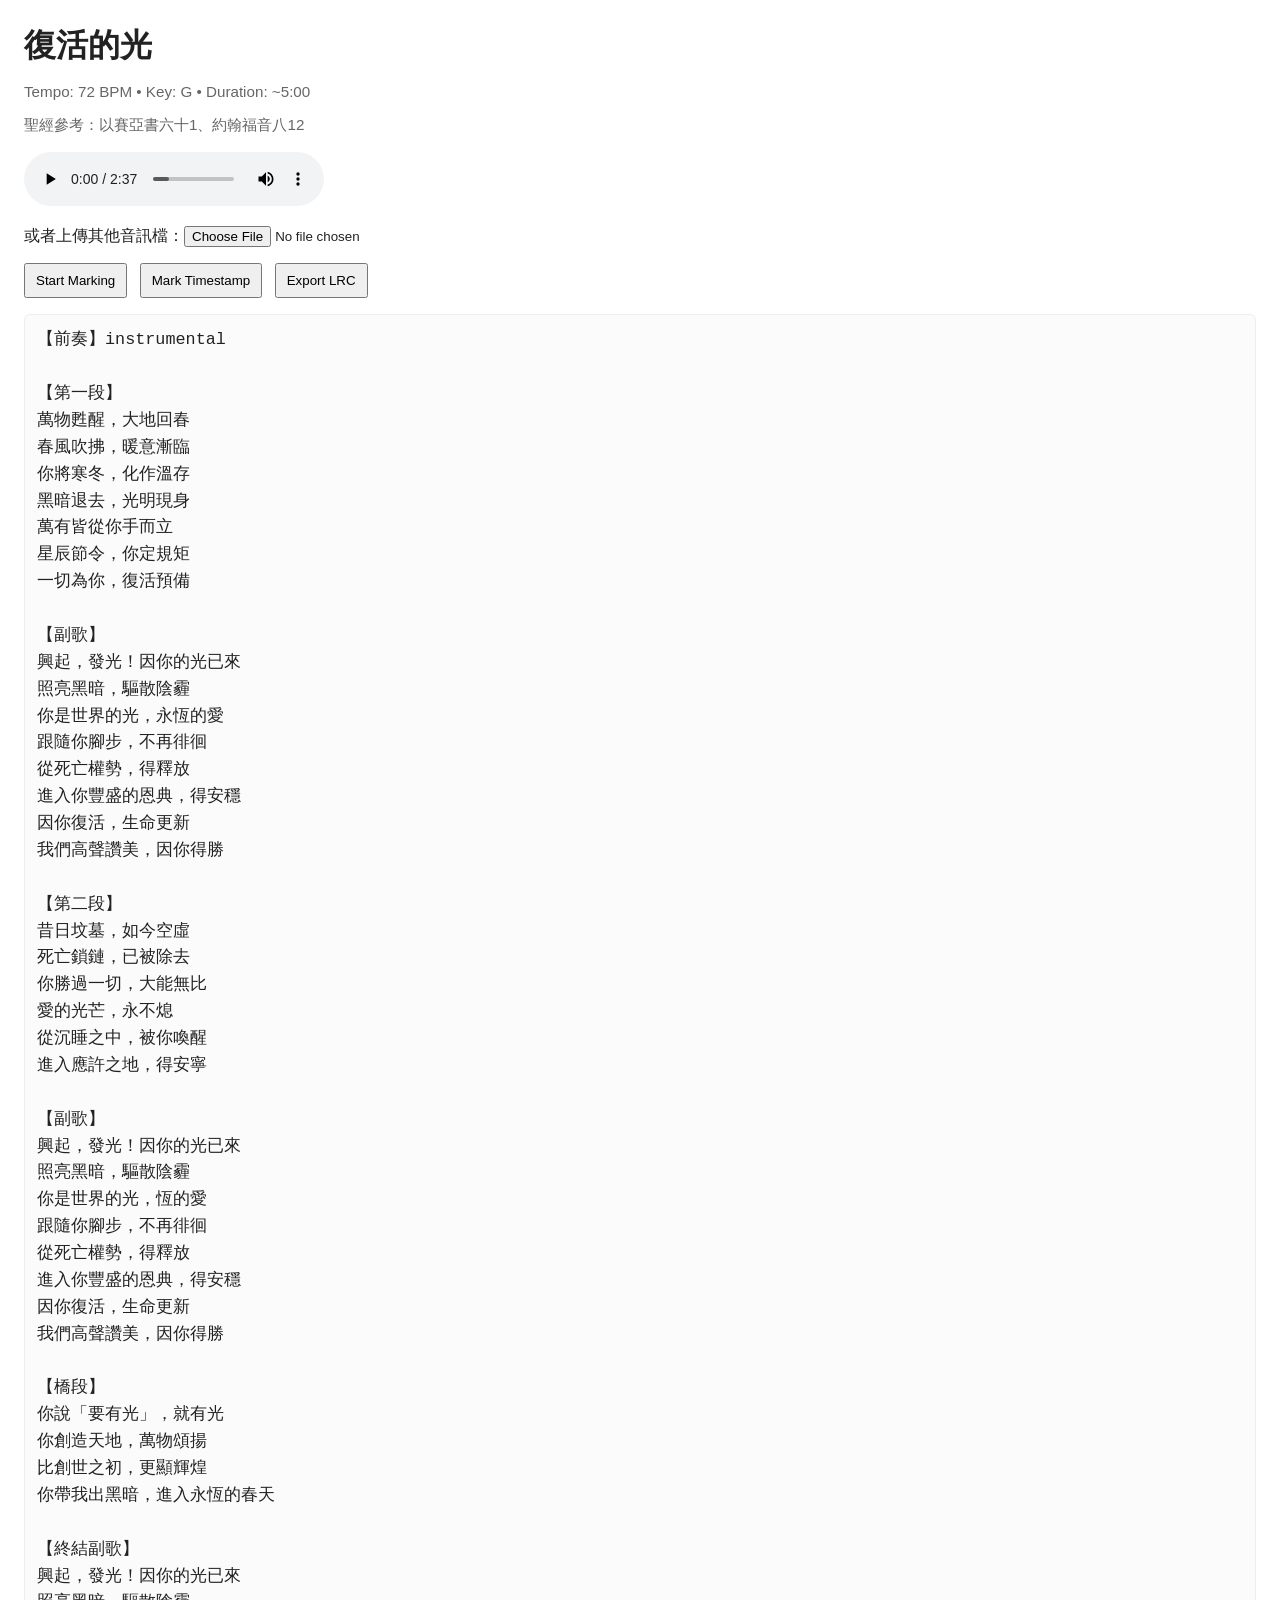
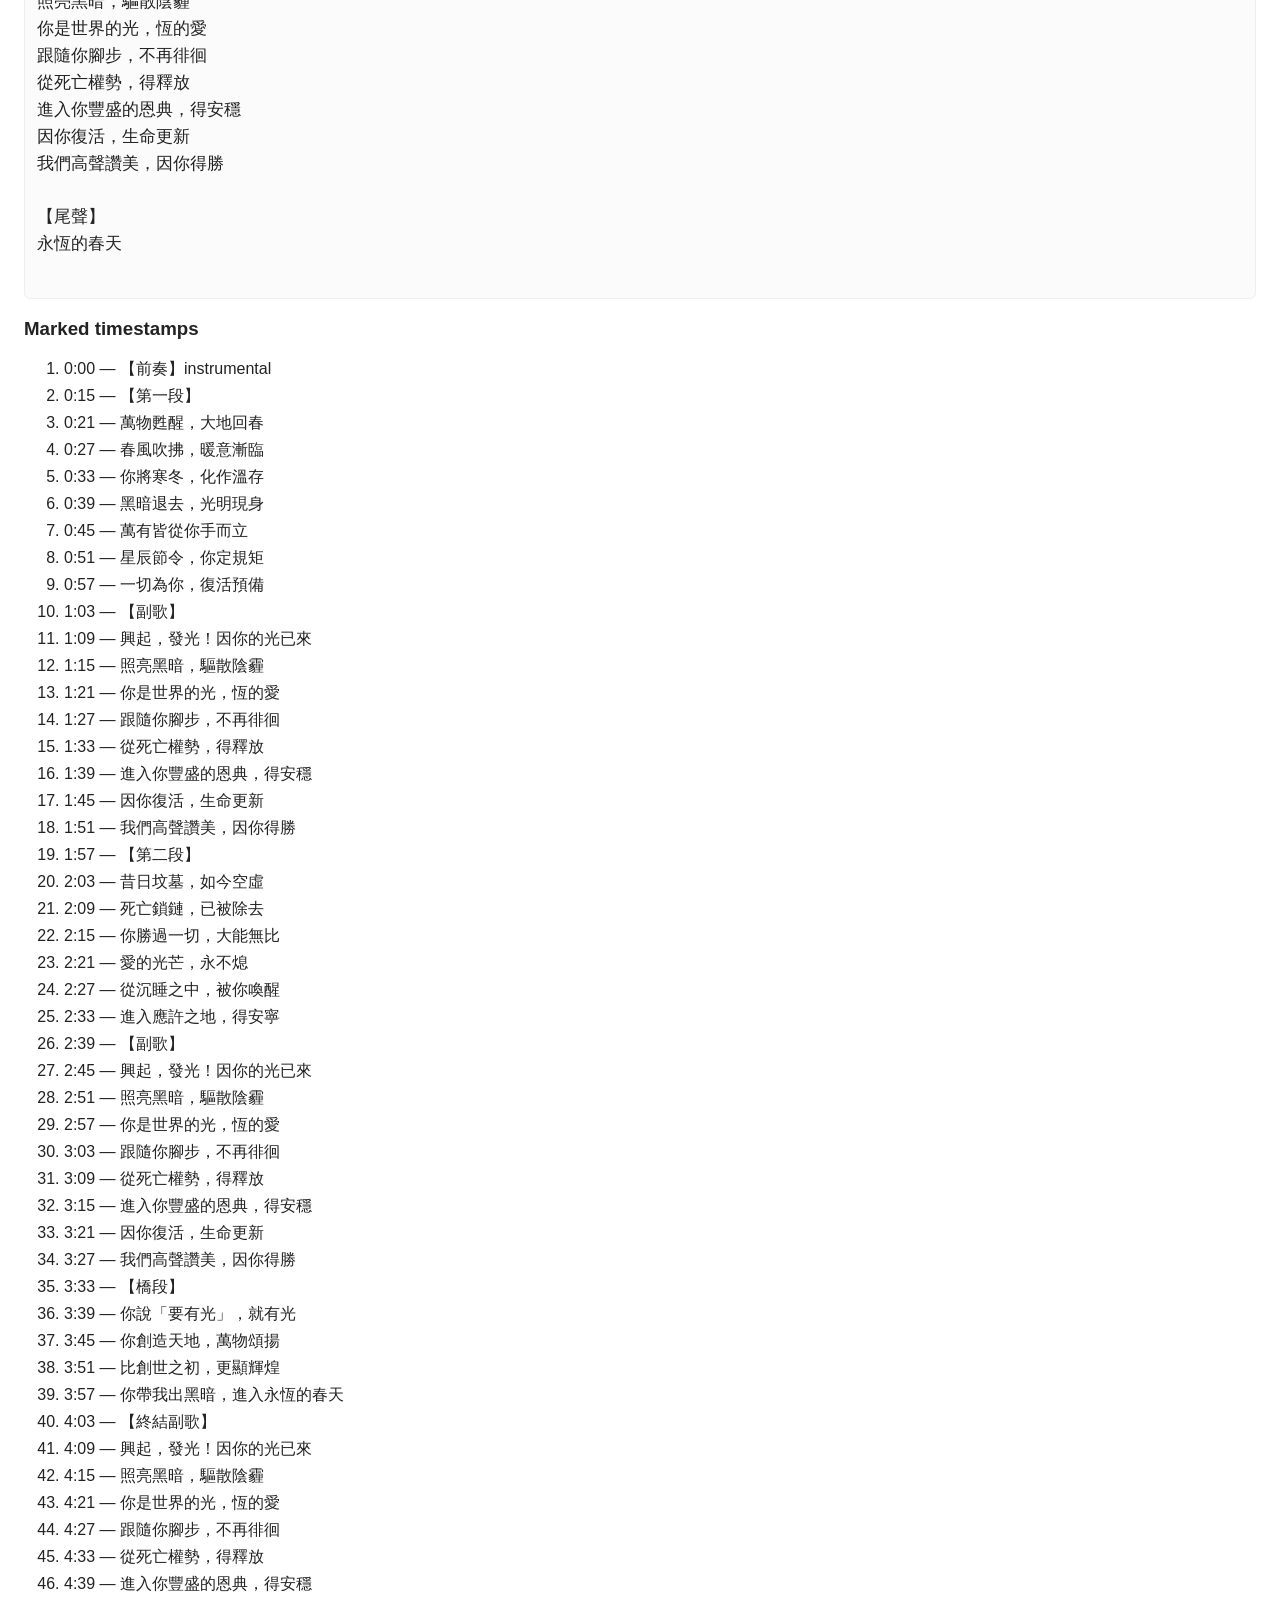
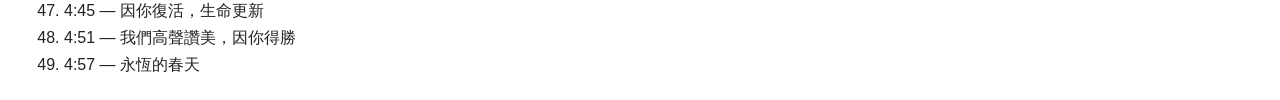
==== songs/revival-of-light.html @ 578e5165 "更新歌詞：使用 MiniMax Lyric API 生成繁體中文新歌詞（普通話音樂）" ====
<!doctype html>
<html lang="zh-Hant">
<head>
  <meta charset="utf-8" />
  <meta name="viewport" content="width=device-width,initial-scale=1" />
  <title>復活的光 — Song of Songs</title>
  <link rel="stylesheet" href="../assets/css/style.css">
</head>
<body>
  <header>
    <h1>復活的光</h1>
    <p class="meta">Tempo: 72 BPM • Key: G • Duration: ~5:00</p>
    <p class="meta">聖經參考：以賽亞書六十1、約翰福音八12</p>
  </header>
  <main>
    <section id="player">
      <audio id="audio" controls>
        <source src="../assets/audio/revival-of-light.mp3" type="audio/mpeg">
        <source src="../assets/audio/revival-of-light.mp3" type="audio/mp3">
        你的瀏覽器不支援音訊播放。
      </audio>
      <p>或者上傳其他音訊檔：<input type="file" id="audioFile" accept="audio/*"></p>
      <div class="controls">
        <button id="startMark">Start Marking</button>
        <button id="mark">Mark Timestamp</button>
        <button id="exportLRC">Export LRC</button>
      </div>
    </section>

    <section id="lyrics">
      <pre id="lyricsText">
【前奏】instrumental

【第一段】
萬物甦醒，大地回春
春風吹拂，暖意漸臨
你將寒冬，化作溫存
黑暗退去，光明現身
萬有皆從你手而立
星辰節令，你定規矩
一切為你，復活預備

【副歌】
興起，發光！因你的光已來
照亮黑暗，驅散陰霾
你是世界的光，永恆的愛
跟隨你腳步，不再徘徊
從死亡權勢，得釋放
進入你豐盛的恩典，得安穩
因你復活，生命更新
我們高聲讚美，因你得勝

【第二段】
昔日坟墓，如今空虛
死亡鎖鏈，已被除去
你勝過一切，大能無比
愛的光芒，永不熄
從沉睡之中，被你喚醒
進入應許之地，得安寧

【副歌】
興起，發光！因你的光已來
照亮黑暗，驅散陰霾
你是世界的光，恆的愛
跟隨你腳步，不再徘徊
從死亡權勢，得釋放
進入你豐盛的恩典，得安穩
因你復活，生命更新
我們高聲讚美，因你得勝

【橋段】
你說「要有光」，就有光
你創造天地，萬物頌揚
比創世之初，更顯輝煌
你帶我出黑暗，進入永恆的春天

【終結副歌】
興起，發光！因你的光已來
照亮黑暗，驅散陰霾
你是世界的光，恆的愛
跟隨你腳步，不再徘徊
從死亡權勢，得釋放
進入你豐盛的恩典，得安穩
因你復活，生命更新
我們高聲讚美，因你得勝

【尾聲】
永恆的春天
      </pre>
    </section>

    <section id="marks">
      <h3>Marked timestamps</h3>
      <ol id="marksList">
        <li>0:00 — 【前奏】instrumental</li>
        <li>0:15 — 【第一段】</li>
        <li>0:21 — 萬物甦醒，大地回春</li>
        <li>0:27 — 春風吹拂，暖意漸臨</li>
        <li>0:33 — 你將寒冬，化作溫存</li>
        <li>0:39 — 黑暗退去，光明現身</li>
        <li>0:45 — 萬有皆從你手而立</li>
        <li>0:51 — 星辰節令，你定規矩</li>
        <li>0:57 — 一切為你，復活預備</li>
        <li>1:03 — 【副歌】</li>
        <li>1:09 — 興起，發光！因你的光已來</li>
        <li>1:15 — 照亮黑暗，驅散陰霾</li>
        <li>1:21 — 你是世界的光，恆的愛</li>
        <li>1:27 — 跟隨你腳步，不再徘徊</li>
        <li>1:33 — 從死亡權勢，得釋放</li>
        <li>1:39 — 進入你豐盛的恩典，得安穩</li>
        <li>1:45 — 因你復活，生命更新</li>
        <li>1:51 — 我們高聲讚美，因你得勝</li>
        <li>1:57 — 【第二段】</li>
        <li>2:03 — 昔日坟墓，如今空虛</li>
        <li>2:09 — 死亡鎖鏈，已被除去</li>
        <li>2:15 — 你勝過一切，大能無比</li>
        <li>2:21 — 愛的光芒，永不熄</li>
        <li>2:27 — 從沉睡之中，被你喚醒</li>
        <li>2:33 — 進入應許之地，得安寧</li>
        <li>2:39 — 【副歌】</li>
        <li>2:45 — 興起，發光！因你的光已來</li>
        <li>2:51 — 照亮黑暗，驅散陰霾</li>
        <li>2:57 — 你是世界的光，恆的愛</li>
        <li>3:03 — 跟隨你腳步，不再徘徊</li>
        <li>3:09 — 從死亡權勢，得釋放</li>
        <li>3:15 — 進入你豐盛的恩典，得安穩</li>
        <li>3:21 — 因你復活，生命更新</li>
        <li>3:27 — 我們高聲讚美，因你得勝</li>
        <li>3:33 — 【橋段】</li>
        <li>3:39 — 你說「要有光」，就有光</li>
        <li>3:45 — 你創造天地，萬物頌揚</li>
        <li>3:51 — 比創世之初，更顯輝煌</li>
        <li>3:57 — 你帶我出黑暗，進入永恆的春天</li>
        <li>4:03 — 【終結副歌】</li>
        <li>4:09 — 興起，發光！因你的光已來</li>
        <li>4:15 — 照亮黑暗，驅散陰霾</li>
        <li>4:21 — 你是世界的光，恆的愛</li>
        <li>4:27 — 跟隨你腳步，不再徘徊</li>
        <li>4:33 — 從死亡權勢，得釋放</li>
        <li>4:39 — 進入你豐盛的恩典，得安穩</li>
        <li>4:45 — 因你復活，生命更新</li>
        <li>4:51 — 我們高聲讚美，因你得勝</li>
        <li>4:57 — 永恆的春天</li>
      </ol>
    </section>
  </main>

  <script src="../assets/js/lyrics-timeline.js"></script>
</body>
</html>
---- assets/css/style.css ----
/* basic styles for Song-of-Songs */
body{font-family: 'Noto Sans TC', 'PingFang TC', sans-serif;margin:24px;color:#222;background:#fff}
header h1{margin:0 0 6px 0}
.meta{color:#666;font-size:0.95rem}
.songs-list ul{list-style:none;padding-left:0}
.songs-list li{margin:6px 0}
pre{white-space:pre-wrap;font-size:1.05rem;line-height:1.6;background:#fbfbfb;padding:12px;border-radius:6px;border:1px solid #eee}
#player{margin:12px 0}
.controls button{margin-right:8px;padding:8px 10px}
#marks{margin-top:16px}
#marksList li{margin-bottom:6px}
footer{margin-top:30px;color:#777}
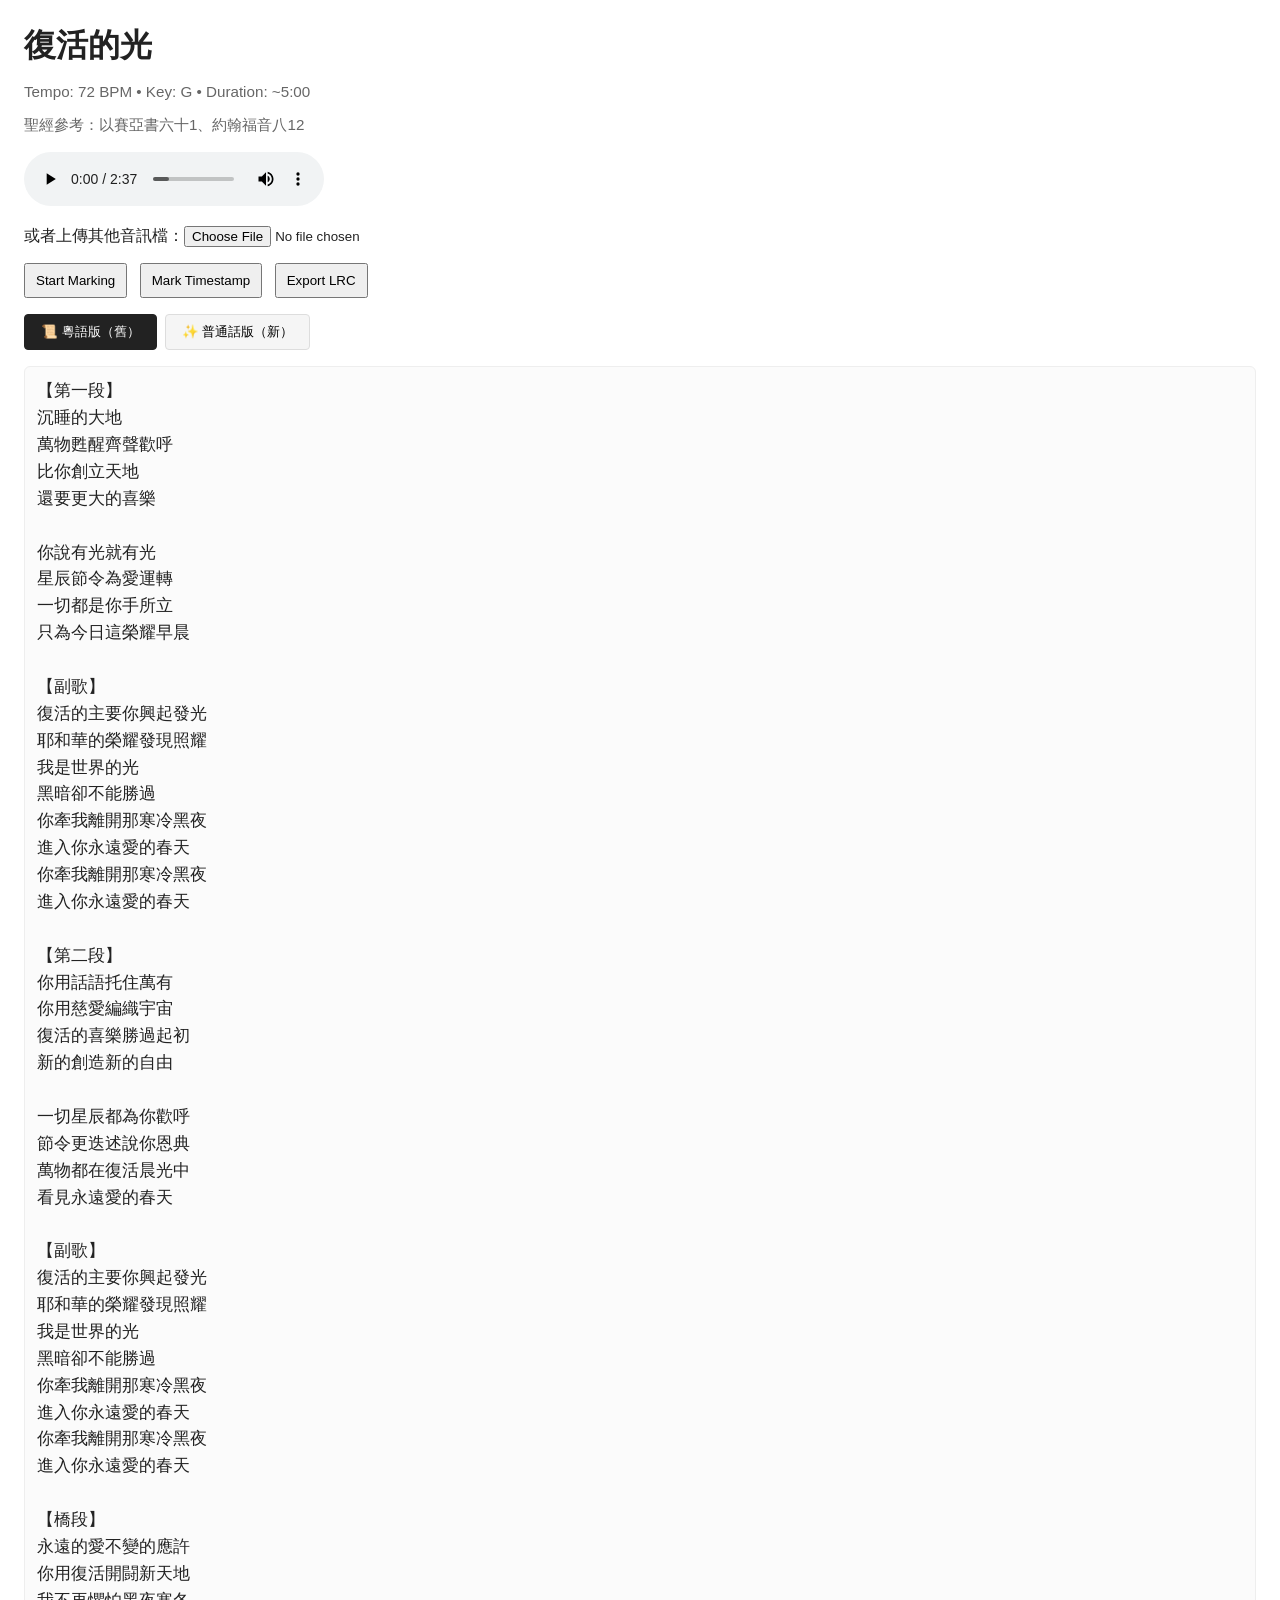
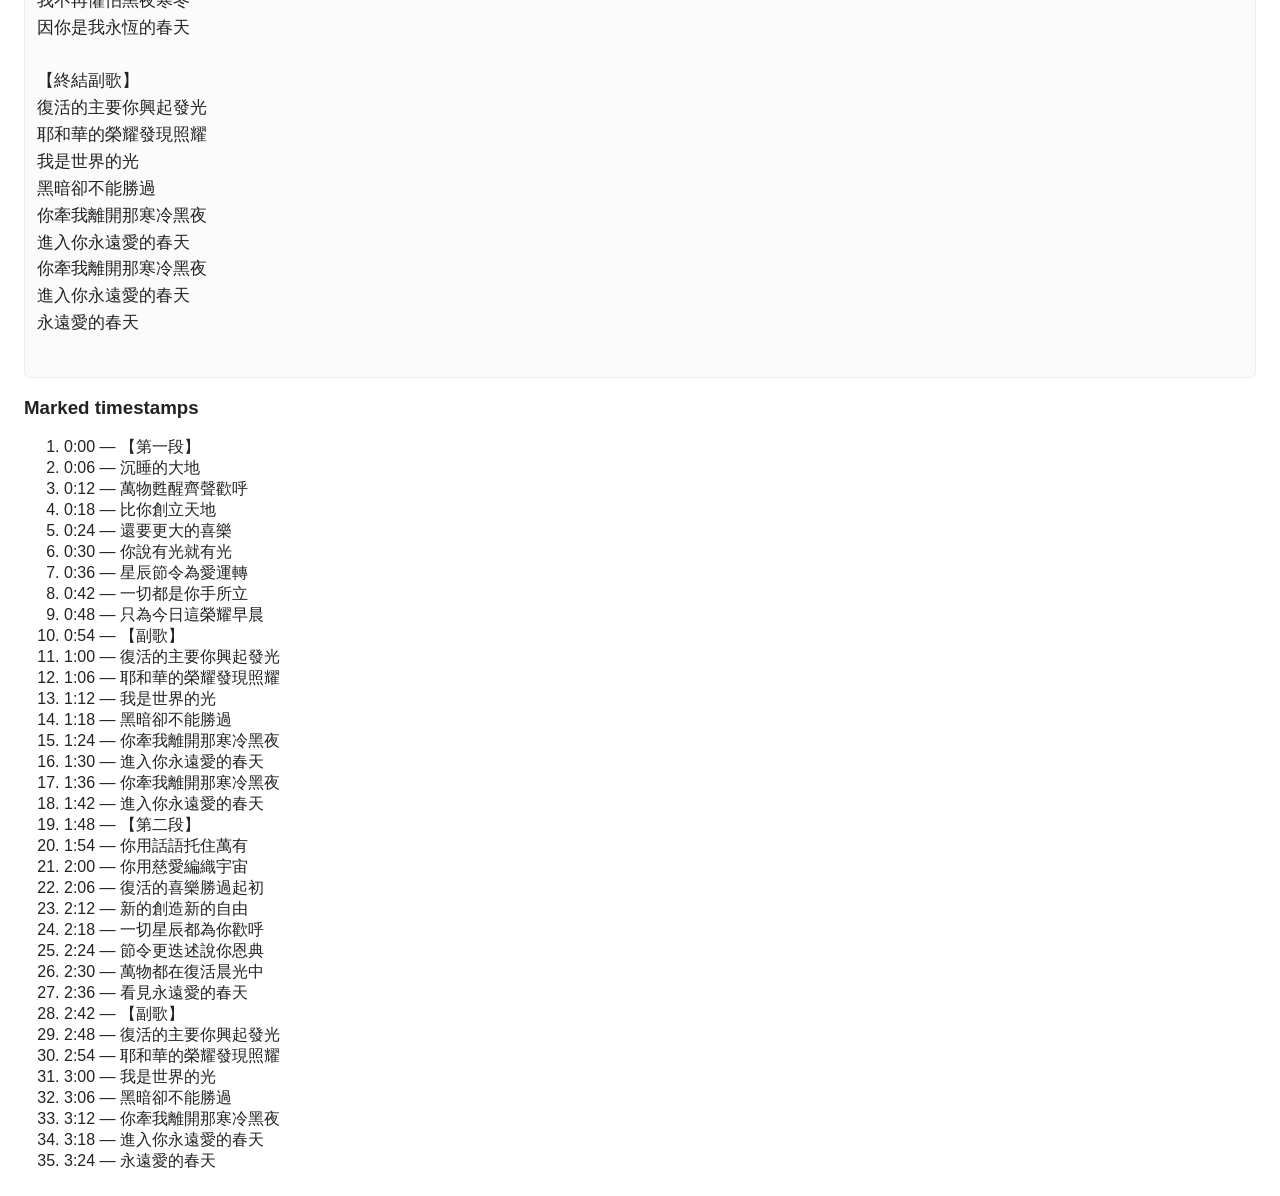
==== commit cd9ce872: "加入 Tab 功能：粵語版（舊）| 普通話版（新）" ====
--- a/songs/revival-of-light.html
+++ b/songs/revival-of-light.html
@@ -5,6 +5,14 @@
   <meta name="viewport" content="width=device-width,initial-scale=1" />
   <title>復活的光 — Song of Songs</title>
   <link rel="stylesheet" href="../assets/css/style.css">
+  <style>
+    .tab-container { margin: 16px 0; }
+    .tab-buttons { display: flex; gap: 8px; margin-bottom: 12px; }
+    .tab-btn { padding: 8px 16px; border: 1px solid #ddd; background: #f5f5f5; cursor: pointer; border-radius: 4px; }
+    .tab-btn.active { background: #222; color: #fff; border-color: #222; }
+    .tab-content { display: none; }
+    .tab-content.active { display: block; }
+  </style>
 </head>
 <body>
   <header>
@@ -27,8 +35,123 @@
       </div>
     </section>
 
-    <section id="lyrics">
-      <pre id="lyricsText">
+    <div class="tab-container">
+      <div class="tab-buttons">
+        <button class="tab-btn active" onclick="showTab('v1')">📜 粵語版（舊）</button>
+        <button class="tab-btn" onclick="showTab('v2')">✨ 普通話版（新）</button>
+      </div>
+
+      <!-- 粵語版（舊版） -->
+      <div id="v1" class="tab-content active">
+        <section id="lyrics-v1">
+          <pre id="lyricsText-v1">
+【第一段】
+沉睡的大地
+萬物甦醒齊聲歡呼
+比你創立天地
+還要更大的喜樂
+
+你說有光就有光
+星辰節令為愛運轉
+一切都是你手所立
+只為今日這榮耀早晨
+
+【副歌】
+復活的主要你興起發光
+耶和華的榮耀發現照耀
+我是世界的光
+黑暗卻不能勝過
+你牽我離開那寒冷黑夜
+進入你永遠愛的春天
+你牽我離開那寒冷黑夜
+進入你永遠愛的春天
+
+【第二段】
+你用話語托住萬有
+你用慈愛編織宇宙
+復活的喜樂勝過起初
+新的創造新的自由
+
+一切星辰都為你歡呼
+節令更迭述說你恩典
+萬物都在復活晨光中
+看見永遠愛的春天
+
+【副歌】
+復活的主要你興起發光
+耶和華的榮耀發現照耀
+我是世界的光
+黑暗卻不能勝過
+你牽我離開那寒冷黑夜
+進入你永遠愛的春天
+你牽我離開那寒冷黑夜
+進入你永遠愛的春天
+
+【橋段】
+永遠的愛不變的應許
+你用復活開闘新天地
+我不再懼怕黑夜寒冬
+因你是我永恆的春天
+
+【終結副歌】
+復活的主要你興起發光
+耶和華的榮耀發現照耀
+我是世界的光
+黑暗卻不能勝過
+你牽我離開那寒冷黑夜
+進入你永遠愛的春天
+你牽我離開那寒冷黑夜
+進入你永遠愛的春天
+永遠愛的春天
+          </pre>
+        </section>
+
+        <section id="marks-v1">
+          <h3>Marked timestamps</h3>
+          <ol id="marksList-v1">
+            <li>0:00 — 【第一段】</li>
+            <li>0:06 — 沉睡的大地</li>
+            <li>0:12 — 萬物甦醒齊聲歡呼</li>
+            <li>0:18 — 比你創立天地</li>
+            <li>0:24 — 還要更大的喜樂</li>
+            <li>0:30 — 你說有光就有光</li>
+            <li>0:36 — 星辰節令為愛運轉</li>
+            <li>0:42 — 一切都是你手所立</li>
+            <li>0:48 — 只為今日這榮耀早晨</li>
+            <li>0:54 — 【副歌】</li>
+            <li>1:00 — 復活的主要你興起發光</li>
+            <li>1:06 — 耶和華的榮耀發現照耀</li>
+            <li>1:12 — 我是世界的光</li>
+            <li>1:18 — 黑暗卻不能勝過</li>
+            <li>1:24 — 你牽我離開那寒冷黑夜</li>
+            <li>1:30 — 進入你永遠愛的春天</li>
+            <li>1:36 — 你牽我離開那寒冷黑夜</li>
+            <li>1:42 — 進入你永遠愛的春天</li>
+            <li>1:48 — 【第二段】</li>
+            <li>1:54 — 你用話語托住萬有</li>
+            <li>2:00 — 你用慈愛編織宇宙</li>
+            <li>2:06 — 復活的喜樂勝過起初</li>
+            <li>2:12 — 新的創造新的自由</li>
+            <li>2:18 — 一切星辰都為你歡呼</li>
+            <li>2:24 — 節令更迭述說你恩典</li>
+            <li>2:30 — 萬物都在復活晨光中</li>
+            <li>2:36 — 看見永遠愛的春天</li>
+            <li>2:42 — 【副歌】</li>
+            <li>2:48 — 復活的主要你興起發光</li>
+            <li>2:54 — 耶和華的榮耀發現照耀</li>
+            <li>3:00 — 我是世界的光</li>
+            <li>3:06 — 黑暗卻不能勝過</li>
+            <li>3:12 — 你牽我離開那寒冷黑夜</li>
+            <li>3:18 — 進入你永遠愛的春天</li>
+            <li>3:24 — 永遠愛的春天</li>
+          </ol>
+        </section>
+      </div>
+
+      <!-- 普通話版（新版） -->
+      <div id="v2" class="tab-content">
+        <section id="lyrics-v2">
+          <pre id="lyricsText-v2">
 【前奏】instrumental
 
 【第一段】
@@ -86,65 +209,75 @@
 
 【尾聲】
 永恆的春天
-      </pre>
-    </section>
-
-    <section id="marks">
-      <h3>Marked timestamps</h3>
-      <ol id="marksList">
-        <li>0:00 — 【前奏】instrumental</li>
-        <li>0:15 — 【第一段】</li>
-        <li>0:21 — 萬物甦醒，大地回春</li>
-        <li>0:27 — 春風吹拂，暖意漸臨</li>
-        <li>0:33 — 你將寒冬，化作溫存</li>
-        <li>0:39 — 黑暗退去，光明現身</li>
-        <li>0:45 — 萬有皆從你手而立</li>
-        <li>0:51 — 星辰節令，你定規矩</li>
-        <li>0:57 — 一切為你，復活預備</li>
-        <li>1:03 — 【副歌】</li>
-        <li>1:09 — 興起，發光！因你的光已來</li>
-        <li>1:15 — 照亮黑暗，驅散陰霾</li>
-        <li>1:21 — 你是世界的光，恆的愛</li>
-        <li>1:27 — 跟隨你腳步，不再徘徊</li>
-        <li>1:33 — 從死亡權勢，得釋放</li>
-        <li>1:39 — 進入你豐盛的恩典，得安穩</li>
-        <li>1:45 — 因你復活，生命更新</li>
-        <li>1:51 — 我們高聲讚美，因你得勝</li>
-        <li>1:57 — 【第二段】</li>
-        <li>2:03 — 昔日坟墓，如今空虛</li>
-        <li>2:09 — 死亡鎖鏈，已被除去</li>
-        <li>2:15 — 你勝過一切，大能無比</li>
-        <li>2:21 — 愛的光芒，永不熄</li>
-        <li>2:27 — 從沉睡之中，被你喚醒</li>
-        <li>2:33 — 進入應許之地，得安寧</li>
-        <li>2:39 — 【副歌】</li>
-        <li>2:45 — 興起，發光！因你的光已來</li>
-        <li>2:51 — 照亮黑暗，驅散陰霾</li>
-        <li>2:57 — 你是世界的光，恆的愛</li>
-        <li>3:03 — 跟隨你腳步，不再徘徊</li>
-        <li>3:09 — 從死亡權勢，得釋放</li>
-        <li>3:15 — 進入你豐盛的恩典，得安穩</li>
-        <li>3:21 — 因你復活，生命更新</li>
-        <li>3:27 — 我們高聲讚美，因你得勝</li>
-        <li>3:33 — 【橋段】</li>
-        <li>3:39 — 你說「要有光」，就有光</li>
-        <li>3:45 — 你創造天地，萬物頌揚</li>
-        <li>3:51 — 比創世之初，更顯輝煌</li>
-        <li>3:57 — 你帶我出黑暗，進入永恆的春天</li>
-        <li>4:03 — 【終結副歌】</li>
-        <li>4:09 — 興起，發光！因你的光已來</li>
-        <li>4:15 — 照亮黑暗，驅散陰霾</li>
-        <li>4:21 — 你是世界的光，恆的愛</li>
-        <li>4:27 — 跟隨你腳步，不再徘徊</li>
-        <li>4:33 — 從死亡權勢，得釋放</li>
-        <li>4:39 — 進入你豐盛的恩典，得安穩</li>
-        <li>4:45 — 因你復活，生命更新</li>
-        <li>4:51 — 我們高聲讚美，因你得勝</li>
-        <li>4:57 — 永恆的春天</li>
-      </ol>
-    </section>
+          </pre>
+        </section>
+
+        <section id="marks-v2">
+          <h3>Marked timestamps</h3>
+          <ol id="marksList-v2">
+            <li>0:00 — 【前奏】instrumental</li>
+            <li>0:15 — 【第一段】</li>
+            <li>0:21 — 萬物甦醒，大地回春</li>
+            <li>0:27 — 春風吹拂，暖意漸臨</li>
+            <li>0:33 — 你將寒冬，化作溫存</li>
+            <li>0:39 — 黑暗退去，光明現身</li>
+            <li>0:45 — 萬有皆從你手而立</li>
+            <li>0:51 — 星辰節令，你定規矩</li>
+            <li>0:57 — 一切為你，復活預備</li>
+            <li>1:03 — 【副歌】</li>
+            <li>1:09 — 興起，發光！因你的光已來</li>
+            <li>1:15 — 照亮黑暗，驅散陰霾</li>
+            <li>1:21 — 你是世界的光，恆的愛</li>
+            <li>1:27 — 跟隨你腳步，不再徘徊</li>
+            <li>1:33 — 從死亡權勢，得釋放</li>
+            <li>1:39 — 進入你豐盛的恩典，得安穩</li>
+            <li>1:45 — 因你復活，生命更新</li>
+            <li>1:51 — 我們高聲讚美，因你得勝</li>
+            <li>1:57 — 【第二段】</li>
+            <li>2:03 — 昔日坟墓，如今空虛</li>
+            <li>2:09 — 死亡鎖鏈，已被除去</li>
+            <li>2:15 — 你勝過一切，大能無比</li>
+            <li>2:21 — 愛的光芒，永不熄</li>
+            <li>2:27 — 從沉睡之中，被你喚醒</li>
+            <li>2:33 — 進入應許之地，得安寧</li>
+            <li>2:39 — 【副歌】</li>
+            <li>2:45 — 興起，發光！因你的光已來</li>
+            <li>2:51 — 照亮黑暗，驅散陰霾</li>
+            <li>2:57 — 你是世界的光，恆的愛</li>
+            <li>3:03 — 跟隨你腳步，不再徘徊</li>
+            <li>3:09 — 從死亡權勢，得釋放</li>
+            <li>3:15 — 進入你豐盛的恩典，得安穩</li>
+            <li>3:21 — 因你復活，生命更新</li>
+            <li>3:27 — 我們高聲讚美，因你得勝</li>
+            <li>3:33 — 【橋段】</li>
+            <li>3:39 — 你說「要有光」，就有光</li>
+            <li>3:45 — 你創造天地，萬物頌揚</li>
+            <li>3:51 — 比創世之初，更顯輝煌</li>
+            <li>3:57 — 你帶我出黑暗，進入永恆的春天</li>
+            <li>4:03 — 【終結副歌】</li>
+            <li>4:09 — 興起，發光！因你的光已來</li>
+            <li>4:15 — 照亮黑暗，驅散陰霾</li>
+            <li>4:21 — 你是世界的光，恆的愛</li>
+            <li>4:27 — 跟隨你腳步，不再徘徊</li>
+            <li>4:33 — 從死亡權勢，得釋放</li>
+            <li>4:39 — 進入你豐盛的恩典，得安穩</li>
+            <li>4:45 — 因你復活，生命更新</li>
+            <li>4:51 — 我們高聲讚美，因你得勝</li>
+            <li>4:57 — 永恆的春天</li>
+          </ol>
+        </section>
+      </div>
+    </div>
   </main>
 
   <script src="../assets/js/lyrics-timeline.js"></script>
+  <script>
+    function showTab(tabId) {
+      document.querySelectorAll('.tab-content').forEach(el => el.classList.remove('active'));
+      document.querySelectorAll('.tab-btn').forEach(el => el.classList.remove('active'));
+      document.getElementById(tabId).classList.add('active');
+      document.querySelector(`.tab-btn[onclick="showTab('${tabId}')"]`).classList.add('active');
+    }
+  </script>
 </body>
 </html>
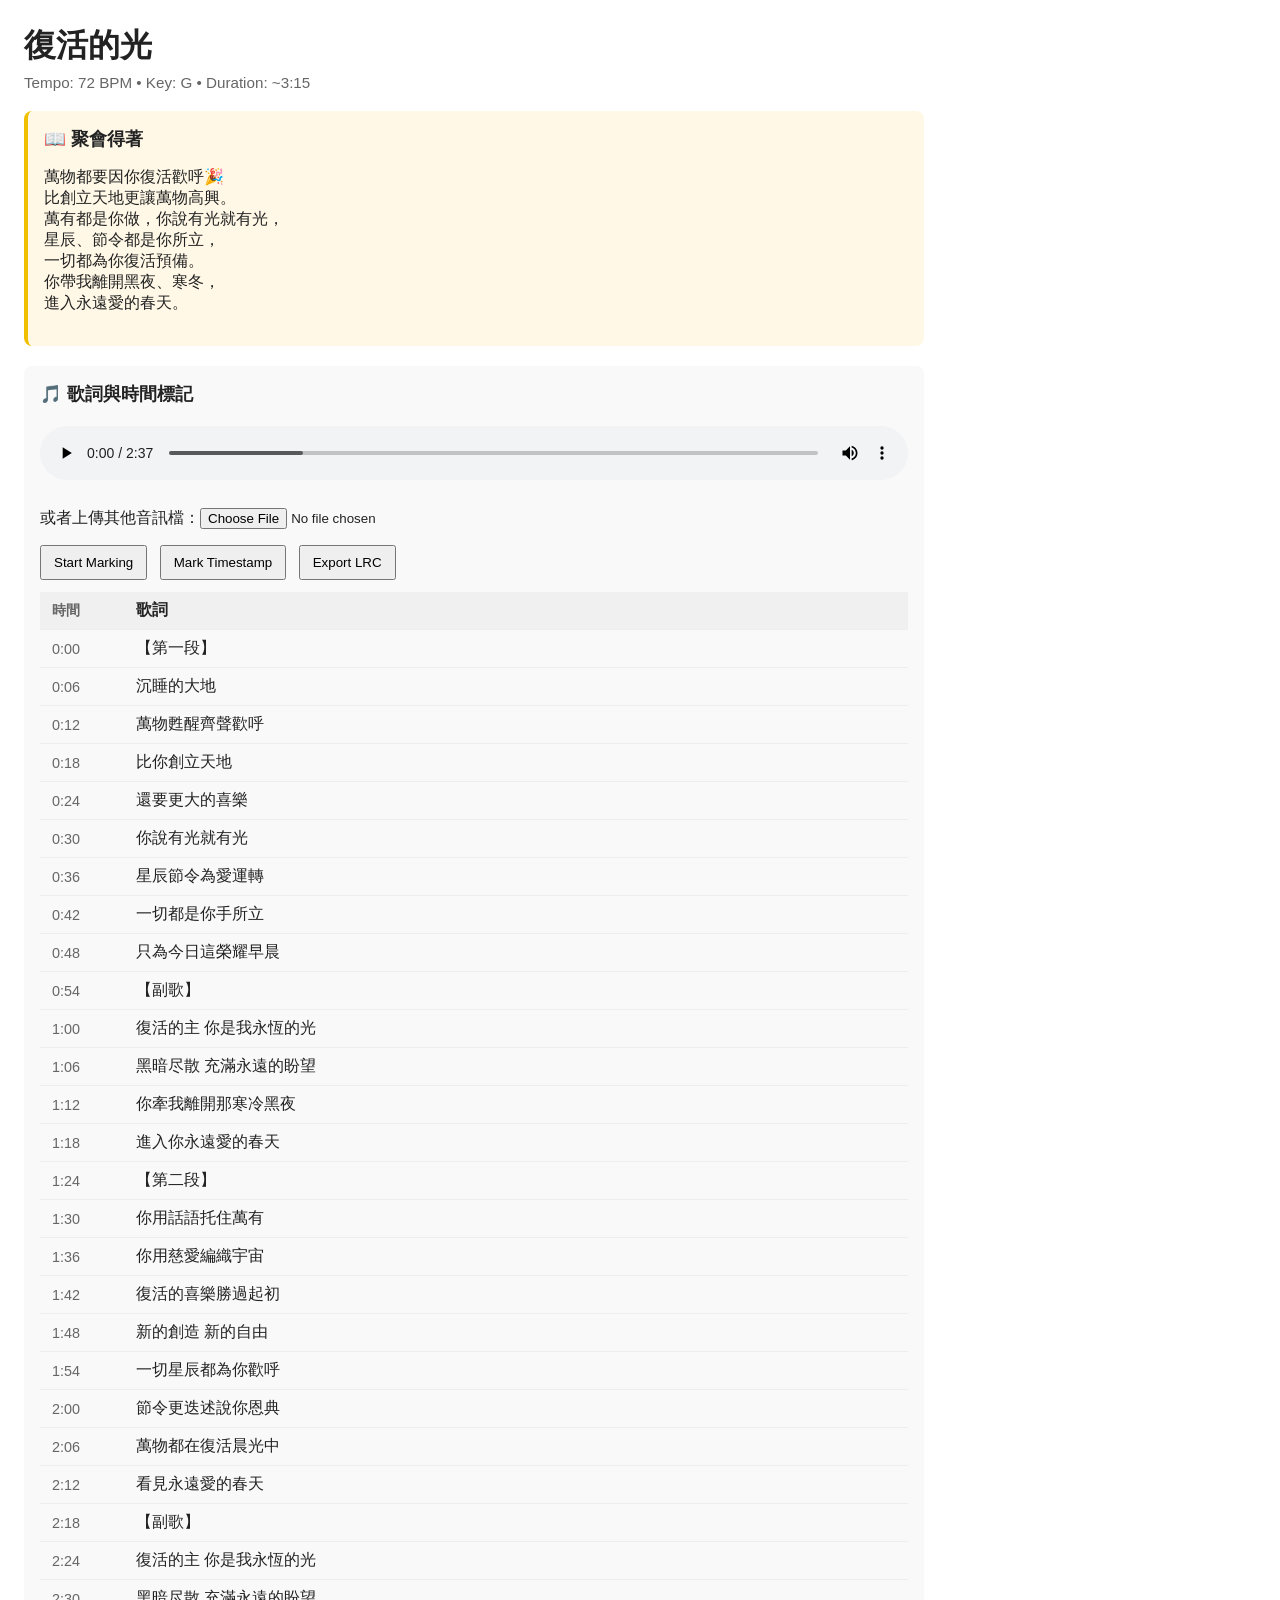
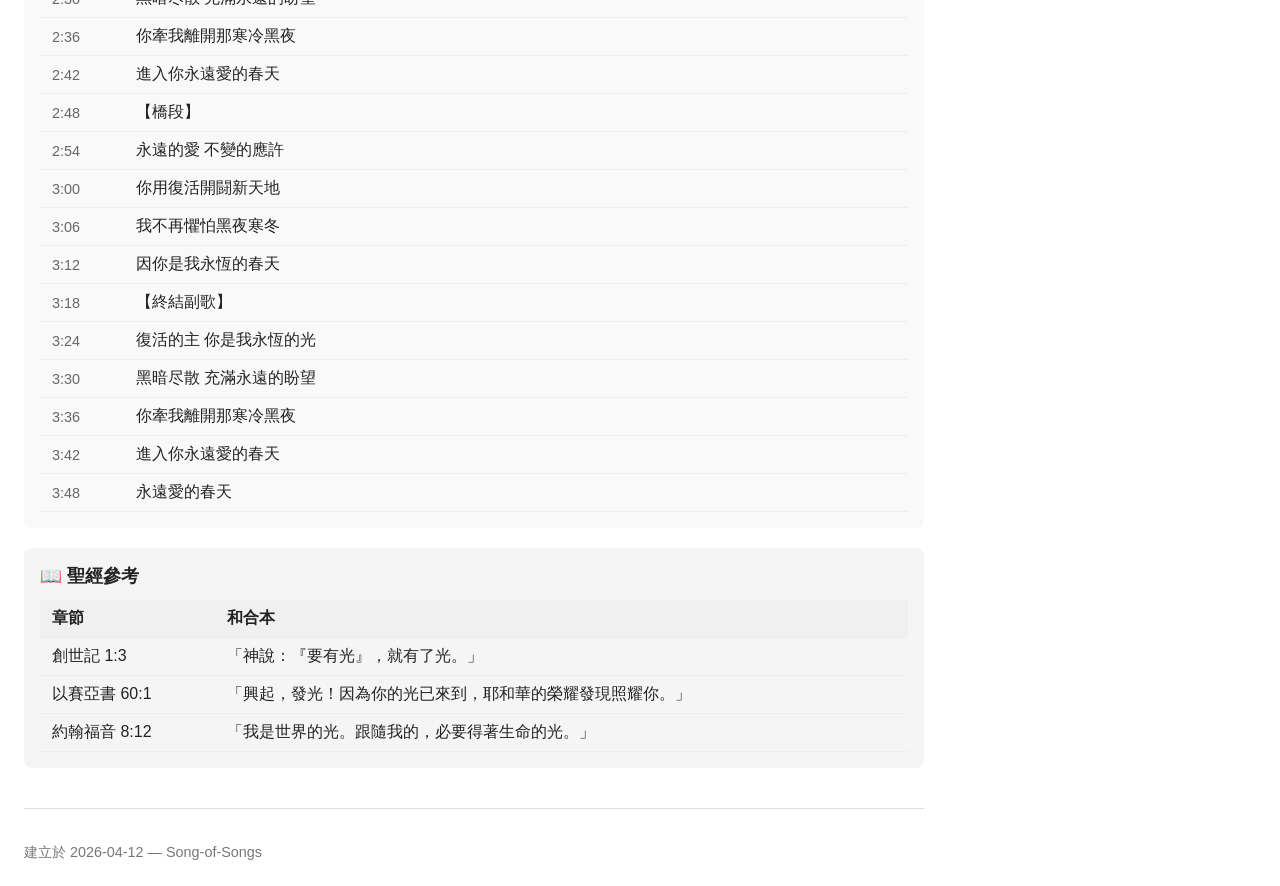
==== commit 55a00551: "更新頁面：聚會得著置頂、4句副歌、歌詞時間合併表格、聖經參考按章節排序" ====
--- a/songs/revival-of-light.html
+++ b/songs/revival-of-light.html
@@ -6,22 +6,49 @@
   <title>復活的光 — Song of Songs</title>
   <link rel="stylesheet" href="../assets/css/style.css">
   <style>
-    .tab-container { margin: 16px 0; }
-    .tab-buttons { display: flex; gap: 8px; margin-bottom: 12px; }
-    .tab-btn { padding: 8px 16px; border: 1px solid #ddd; background: #f5f5f5; cursor: pointer; border-radius: 4px; }
-    .tab-btn.active { background: #222; color: #fff; border-color: #222; }
-    .tab-content { display: none; }
-    .tab-content.active { display: block; }
+    body { font-family: 'Noto Sans TC', 'PingFang TC', sans-serif; margin: 24px; color: #222; background: #fff; max-width: 900px; }
+    header h1 { margin: 0 0 6px 0; }
+    .meta { color: #666; font-size: 0.95rem; margin: 4px 0; }
+    .section { margin: 20px 0; padding: 16px; background: #f9f9f9; border-radius: 8px; }
+    .section h2 { margin: 0 0 12px 0; font-size: 1.1rem; }
+    .meeting-notes { background: #fff8e7; border-left: 4px solid #f0c000; }
+    .bible-refs { background: #f5f5f5; }
+    table { width: 100%; border-collapse: collapse; margin-top: 8px; }
+    th, td { text-align: left; padding: 8px 12px; border-bottom: 1px solid #eee; }
+    th { background: #f0f0f0; }
+    .time { width: 60px; color: #666; font-size: 0.9rem; }
+    .lyrics-text { white-space: pre-wrap; font-size: 1.05rem; line-height: 1.8; }
+    #player { margin: 12px 0; }
+    audio { width: 100%; margin: 8px 0; }
+    .controls { margin-top: 8px; }
+    .controls button { margin-right: 8px; padding: 8px 12px; cursor: pointer; }
+    footer { margin-top: 40px; padding-top: 20px; border-top: 1px solid #ddd; color: #777; font-size: 0.9rem; }
   </style>
 </head>
 <body>
   <header>
     <h1>復活的光</h1>
-    <p class="meta">Tempo: 72 BPM • Key: G • Duration: ~5:00</p>
-    <p class="meta">聖經參考：以賽亞書六十1、約翰福音八12</p>
+    <p class="meta">Tempo: 72 BPM • Key: G • Duration: ~3:15</p>
   </header>
-  <main>
-    <section id="player">
+
+  <!-- 聚會得著（置頂） -->
+  <section class="section meeting-notes">
+    <h2>📖 聚會得著</h2>
+    <p>萬物都要因你復活歡呼🎉<br>
+比創立天地更讓萬物高興。<br>
+萬有都是你做，你說有光就有光，<br>
+星辰、節令都是你所立，<br>
+一切都為你復活預備。<br>
+你帶我離開黑夜、寒冬，<br>
+進入永遠愛的春天。</p>
+  </section>
+
+  <!-- 歌詞 + 時間標記（合併表格） -->
+  <section class="section">
+    <h2>🎵 歌詞與時間標記</h2>
+
+    <!-- 音頻播放器 -->
+    <div id="player">
       <audio id="audio" controls>
         <source src="../assets/audio/revival-of-light.mp3" type="audio/mpeg">
         <source src="../assets/audio/revival-of-light.mp3" type="audio/mp3">
@@ -33,251 +60,85 @@
         <button id="mark">Mark Timestamp</button>
         <button id="exportLRC">Export LRC</button>
       </div>
-    </section>
+    </div>
 
-    <div class="tab-container">
-      <div class="tab-buttons">
-        <button class="tab-btn active" onclick="showTab('v1')">📜 粵語版（舊）</button>
-        <button class="tab-btn" onclick="showTab('v2')">✨ 普通話版（新）</button>
-      </div>
+    <!-- 歌詞表格 -->
+    <table>
+      <thead>
+        <tr><th class="time">時間</th><th>歌詞</th></tr>
+      </thead>
+      <tbody id="lyricsTable">
+        <tr><td class="time">0:00</td><td>【第一段】</td></tr>
+        <tr><td class="time">0:06</td><td>沉睡的大地</td></tr>
+        <tr><td class="time">0:12</td><td>萬物甦醒齊聲歡呼</td></tr>
+        <tr><td class="time">0:18</td><td>比你創立天地</td></tr>
+        <tr><td class="time">0:24</td><td>還要更大的喜樂</td></tr>
+        <tr><td class="time">0:30</td><td>你說有光就有光</td></tr>
+        <tr><td class="time">0:36</td><td>星辰節令為愛運轉</td></tr>
+        <tr><td class="time">0:42</td><td>一切都是你手所立</td></tr>
+        <tr><td class="time">0:48</td><td>只為今日這榮耀早晨</td></tr>
+        <tr><td class="time">0:54</td><td>【副歌】</td></tr>
+        <tr><td class="time">1:00</td><td>復活的主 你是我永恆的光</td></tr>
+        <tr><td class="time">1:06</td><td>黑暗尽散 充滿永遠的盼望</td></tr>
+        <tr><td class="time">1:12</td><td>你牽我離開那寒冷黑夜</td></tr>
+        <tr><td class="time">1:18</td><td>進入你永遠愛的春天</td></tr>
+        <tr><td class="time">1:24</td><td>【第二段】</td></tr>
+        <tr><td class="time">1:30</td><td>你用話語托住萬有</td></tr>
+        <tr><td class="time">1:36</td><td>你用慈愛編織宇宙</td></tr>
+        <tr><td class="time">1:42</td><td>復活的喜樂勝過起初</td></tr>
+        <tr><td class="time">1:48</td><td>新的創造 新的自由</td></tr>
+        <tr><td class="time">1:54</td><td>一切星辰都為你歡呼</td></tr>
+        <tr><td class="time">2:00</td><td>節令更迭述說你恩典</td></tr>
+        <tr><td class="time">2:06</td><td>萬物都在復活晨光中</td></tr>
+        <tr><td class="time">2:12</td><td>看見永遠愛的春天</td></tr>
+        <tr><td class="time">2:18</td><td>【副歌】</td></tr>
+        <tr><td class="time">2:24</td><td>復活的主 你是我永恆的光</td></tr>
+        <tr><td class="time">2:30</td><td>黑暗尽散 充滿永遠的盼望</td></tr>
+        <tr><td class="time">2:36</td><td>你牽我離開那寒冷黑夜</td></tr>
+        <tr><td class="time">2:42</td><td>進入你永遠愛的春天</td></tr>
+        <tr><td class="time">2:48</td><td>【橋段】</td></tr>
+        <tr><td class="time">2:54</td><td>永遠的愛 不變的應許</td></tr>
+        <tr><td class="time">3:00</td><td>你用復活開闘新天地</td></tr>
+        <tr><td class="time">3:06</td><td>我不再懼怕黑夜寒冬</td></tr>
+        <tr><td class="time">3:12</td><td>因你是我永恆的春天</td></tr>
+        <tr><td class="time">3:18</td><td>【終結副歌】</td></tr>
+        <tr><td class="time">3:24</td><td>復活的主 你是我永恆的光</td></tr>
+        <tr><td class="time">3:30</td><td>黑暗尽散 充滿永遠的盼望</td></tr>
+        <tr><td class="time">3:36</td><td>你牽我離開那寒冷黑夜</td></tr>
+        <tr><td class="time">3:42</td><td>進入你永遠愛的春天</td></tr>
+        <tr><td class="time">3:48</td><td>永遠愛的春天</td></tr>
+      </tbody>
+    </table>
+  </section>
 
-      <!-- 粵語版（舊版） -->
-      <div id="v1" class="tab-content active">
-        <section id="lyrics-v1">
-          <pre id="lyricsText-v1">
-【第一段】
-沉睡的大地
-萬物甦醒齊聲歡呼
-比你創立天地
-還要更大的喜樂
+  <!-- 聖經參考（最底部，按章節排序） -->
+  <section class="section bible-refs">
+    <h2>📖 聖經參考</h2>
+    <table>
+      <thead>
+        <tr><th>章節</th><th>和合本</th></tr>
+      </thead>
+      <tbody>
+        <tr>
+          <td>創世記 1:3</td>
+          <td>「神說：『要有光』，就有了光。」</td>
+        </tr>
+        <tr>
+          <td>以賽亞書 60:1</td>
+          <td>「興起，發光！因為你的光已來到，耶和華的榮耀發現照耀你。」</td>
+        </tr>
+        <tr>
+          <td>約翰福音 8:12</td>
+          <td>「我是世界的光。跟隨我的，必要得著生命的光。」</td>
+        </tr>
+      </tbody>
+    </table>
+  </section>
 
-你說有光就有光
-星辰節令為愛運轉
-一切都是你手所立
-只為今日這榮耀早晨
-
-【副歌】
-復活的主要你興起發光
-耶和華的榮耀發現照耀
-我是世界的光
-黑暗卻不能勝過
-你牽我離開那寒冷黑夜
-進入你永遠愛的春天
-你牽我離開那寒冷黑夜
-進入你永遠愛的春天
-
-【第二段】
-你用話語托住萬有
-你用慈愛編織宇宙
-復活的喜樂勝過起初
-新的創造新的自由
-
-一切星辰都為你歡呼
-節令更迭述說你恩典
-萬物都在復活晨光中
-看見永遠愛的春天
-
-【副歌】
-復活的主要你興起發光
-耶和華的榮耀發現照耀
-我是世界的光
-黑暗卻不能勝過
-你牽我離開那寒冷黑夜
-進入你永遠愛的春天
-你牽我離開那寒冷黑夜
-進入你永遠愛的春天
-
-【橋段】
-永遠的愛不變的應許
-你用復活開闘新天地
-我不再懼怕黑夜寒冬
-因你是我永恆的春天
-
-【終結副歌】
-復活的主要你興起發光
-耶和華的榮耀發現照耀
-我是世界的光
-黑暗卻不能勝過
-你牽我離開那寒冷黑夜
-進入你永遠愛的春天
-你牽我離開那寒冷黑夜
-進入你永遠愛的春天
-永遠愛的春天
-          </pre>
-        </section>
-
-        <section id="marks-v1">
-          <h3>Marked timestamps</h3>
-          <ol id="marksList-v1">
-            <li>0:00 — 【第一段】</li>
-            <li>0:06 — 沉睡的大地</li>
-            <li>0:12 — 萬物甦醒齊聲歡呼</li>
-            <li>0:18 — 比你創立天地</li>
-            <li>0:24 — 還要更大的喜樂</li>
-            <li>0:30 — 你說有光就有光</li>
-            <li>0:36 — 星辰節令為愛運轉</li>
-            <li>0:42 — 一切都是你手所立</li>
-            <li>0:48 — 只為今日這榮耀早晨</li>
-            <li>0:54 — 【副歌】</li>
-            <li>1:00 — 復活的主要你興起發光</li>
-            <li>1:06 — 耶和華的榮耀發現照耀</li>
-            <li>1:12 — 我是世界的光</li>
-            <li>1:18 — 黑暗卻不能勝過</li>
-            <li>1:24 — 你牽我離開那寒冷黑夜</li>
-            <li>1:30 — 進入你永遠愛的春天</li>
-            <li>1:36 — 你牽我離開那寒冷黑夜</li>
-            <li>1:42 — 進入你永遠愛的春天</li>
-            <li>1:48 — 【第二段】</li>
-            <li>1:54 — 你用話語托住萬有</li>
-            <li>2:00 — 你用慈愛編織宇宙</li>
-            <li>2:06 — 復活的喜樂勝過起初</li>
-            <li>2:12 — 新的創造新的自由</li>
-            <li>2:18 — 一切星辰都為你歡呼</li>
-            <li>2:24 — 節令更迭述說你恩典</li>
-            <li>2:30 — 萬物都在復活晨光中</li>
-            <li>2:36 — 看見永遠愛的春天</li>
-            <li>2:42 — 【副歌】</li>
-            <li>2:48 — 復活的主要你興起發光</li>
-            <li>2:54 — 耶和華的榮耀發現照耀</li>
-            <li>3:00 — 我是世界的光</li>
-            <li>3:06 — 黑暗卻不能勝過</li>
-            <li>3:12 — 你牽我離開那寒冷黑夜</li>
-            <li>3:18 — 進入你永遠愛的春天</li>
-            <li>3:24 — 永遠愛的春天</li>
-          </ol>
-        </section>
-      </div>
-
-      <!-- 普通話版（新版） -->
-      <div id="v2" class="tab-content">
-        <section id="lyrics-v2">
-          <pre id="lyricsText-v2">
-【前奏】instrumental
-
-【第一段】
-萬物甦醒，大地回春
-春風吹拂，暖意漸臨
-你將寒冬，化作溫存
-黑暗退去，光明現身
-萬有皆從你手而立
-星辰節令，你定規矩
-一切為你，復活預備
-
-【副歌】
-興起，發光！因你的光已來
-照亮黑暗，驅散陰霾
-你是世界的光，永恆的愛
-跟隨你腳步，不再徘徊
-從死亡權勢，得釋放
-進入你豐盛的恩典，得安穩
-因你復活，生命更新
-我們高聲讚美，因你得勝
-
-【第二段】
-昔日坟墓，如今空虛
-死亡鎖鏈，已被除去
-你勝過一切，大能無比
-愛的光芒，永不熄
-從沉睡之中，被你喚醒
-進入應許之地，得安寧
-
-【副歌】
-興起，發光！因你的光已來
-照亮黑暗，驅散陰霾
-你是世界的光，恆的愛
-跟隨你腳步，不再徘徊
-從死亡權勢，得釋放
-進入你豐盛的恩典，得安穩
-因你復活，生命更新
-我們高聲讚美，因你得勝
-
-【橋段】
-你說「要有光」，就有光
-你創造天地，萬物頌揚
-比創世之初，更顯輝煌
-你帶我出黑暗，進入永恆的春天
-
-【終結副歌】
-興起，發光！因你的光已來
-照亮黑暗，驅散陰霾
-你是世界的光，恆的愛
-跟隨你腳步，不再徘徊
-從死亡權勢，得釋放
-進入你豐盛的恩典，得安穩
-因你復活，生命更新
-我們高聲讚美，因你得勝
-
-【尾聲】
-永恆的春天
-          </pre>
-        </section>
-
-        <section id="marks-v2">
-          <h3>Marked timestamps</h3>
-          <ol id="marksList-v2">
-            <li>0:00 — 【前奏】instrumental</li>
-            <li>0:15 — 【第一段】</li>
-            <li>0:21 — 萬物甦醒，大地回春</li>
-            <li>0:27 — 春風吹拂，暖意漸臨</li>
-            <li>0:33 — 你將寒冬，化作溫存</li>
-            <li>0:39 — 黑暗退去，光明現身</li>
-            <li>0:45 — 萬有皆從你手而立</li>
-            <li>0:51 — 星辰節令，你定規矩</li>
-            <li>0:57 — 一切為你，復活預備</li>
-            <li>1:03 — 【副歌】</li>
-            <li>1:09 — 興起，發光！因你的光已來</li>
-            <li>1:15 — 照亮黑暗，驅散陰霾</li>
-            <li>1:21 — 你是世界的光，恆的愛</li>
-            <li>1:27 — 跟隨你腳步，不再徘徊</li>
-            <li>1:33 — 從死亡權勢，得釋放</li>
-            <li>1:39 — 進入你豐盛的恩典，得安穩</li>
-            <li>1:45 — 因你復活，生命更新</li>
-            <li>1:51 — 我們高聲讚美，因你得勝</li>
-            <li>1:57 — 【第二段】</li>
-            <li>2:03 — 昔日坟墓，如今空虛</li>
-            <li>2:09 — 死亡鎖鏈，已被除去</li>
-            <li>2:15 — 你勝過一切，大能無比</li>
-            <li>2:21 — 愛的光芒，永不熄</li>
-            <li>2:27 — 從沉睡之中，被你喚醒</li>
-            <li>2:33 — 進入應許之地，得安寧</li>
-            <li>2:39 — 【副歌】</li>
-            <li>2:45 — 興起，發光！因你的光已來</li>
-            <li>2:51 — 照亮黑暗，驅散陰霾</li>
-            <li>2:57 — 你是世界的光，恆的愛</li>
-            <li>3:03 — 跟隨你腳步，不再徘徊</li>
-            <li>3:09 — 從死亡權勢，得釋放</li>
-            <li>3:15 — 進入你豐盛的恩典，得安穩</li>
-            <li>3:21 — 因你復活，生命更新</li>
-            <li>3:27 — 我們高聲讚美，因你得勝</li>
-            <li>3:33 — 【橋段】</li>
-            <li>3:39 — 你說「要有光」，就有光</li>
-            <li>3:45 — 你創造天地，萬物頌揚</li>
-            <li>3:51 — 比創世之初，更顯輝煌</li>
-            <li>3:57 — 你帶我出黑暗，進入永恆的春天</li>
-            <li>4:03 — 【終結副歌】</li>
-            <li>4:09 — 興起，發光！因你的光已來</li>
-            <li>4:15 — 照亮黑暗，驅散陰霾</li>
-            <li>4:21 — 你是世界的光，恆的愛</li>
-            <li>4:27 — 跟隨你腳步，不再徘徊</li>
-            <li>4:33 — 從死亡權勢，得釋放</li>
-            <li>4:39 — 進入你豐盛的恩典，得安穩</li>
-            <li>4:45 — 因你復活，生命更新</li>
-            <li>4:51 — 我們高聲讚美，因你得勝</li>
-            <li>4:57 — 永恆的春天</li>
-          </ol>
-        </section>
-      </div>
-    </div>
-  </main>
+  <footer>
+    <p>建立於 2026-04-12 — Song-of-Songs</p>
+  </footer>
 
   <script src="../assets/js/lyrics-timeline.js"></script>
-  <script>
-    function showTab(tabId) {
-      document.querySelectorAll('.tab-content').forEach(el => el.classList.remove('active'));
-      document.querySelectorAll('.tab-btn').forEach(el => el.classList.remove('active'));
-      document.getElementById(tabId).classList.add('active');
-      document.querySelector(`.tab-btn[onclick="showTab('${tabId}')"]`).classList.add('active');
-    }
-  </script>
 </body>
 </html>
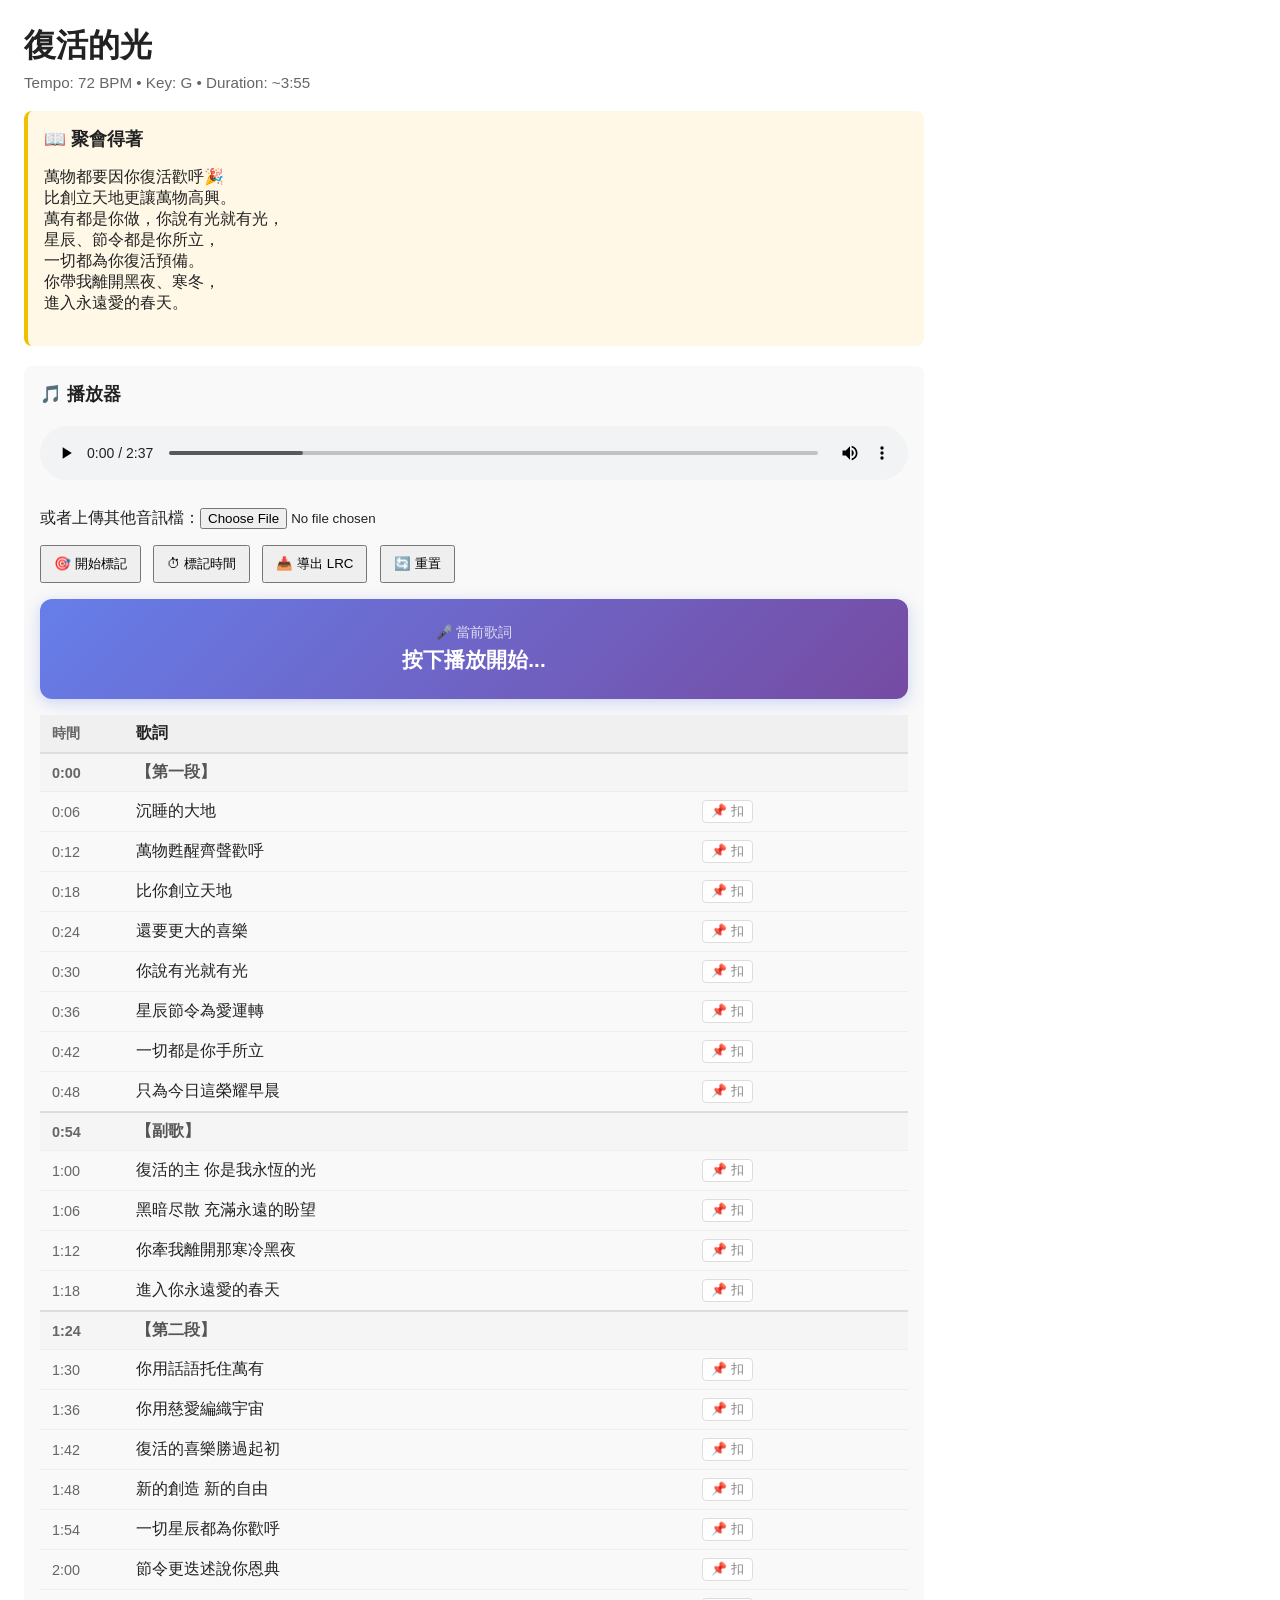
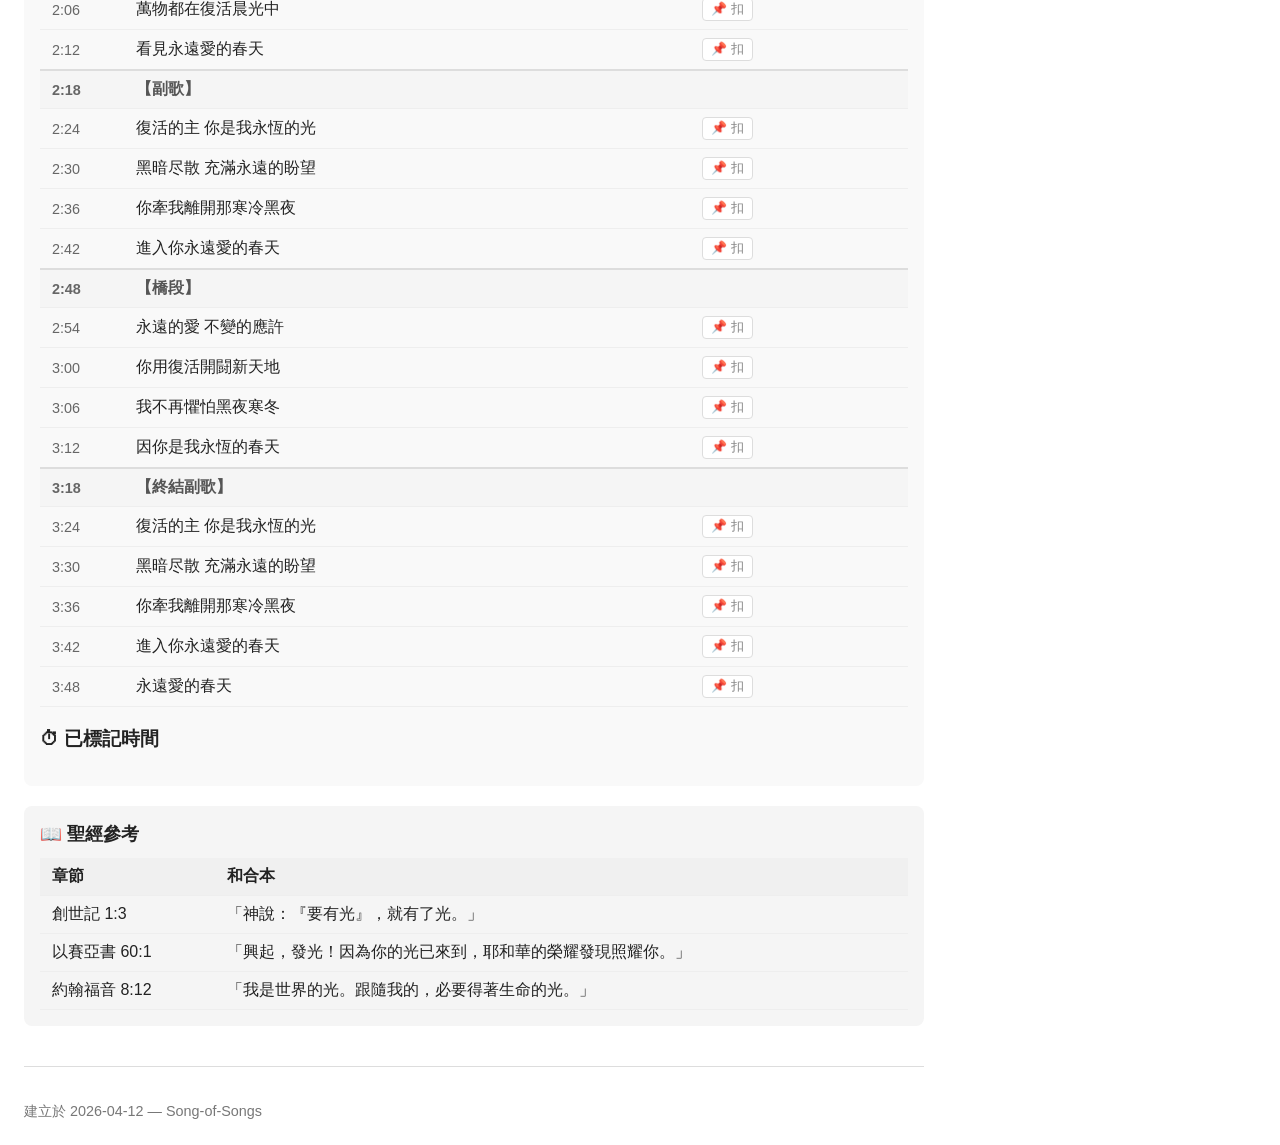
==== commit 5c0e6411: "新增功能：實時歌詞highlight + 扣針時間標記" ====
--- a/songs/revival-of-light.html
+++ b/songs/revival-of-light.html
@@ -18,17 +18,68 @@
     th { background: #f0f0f0; }
     .time { width: 60px; color: #666; font-size: 0.9rem; }
     .lyrics-text { white-space: pre-wrap; font-size: 1.05rem; line-height: 1.8; }
+
+    /* 播放器 */
     #player { margin: 12px 0; }
     audio { width: 100%; margin: 8px 0; }
     .controls { margin-top: 8px; }
     .controls button { margin-right: 8px; padding: 8px 12px; cursor: pointer; }
+
+    /* 實時歌詞顯示 */
+    #currentLyricDisplay {
+      background: linear-gradient(135deg, #667eea 0%, #764ba2 100%);
+      color: white;
+      padding: 20px;
+      border-radius: 12px;
+      text-align: center;
+      font-size: 1.3rem;
+      margin: 16px 0;
+      min-height: 60px;
+      display: flex;
+      align-items: center;
+      justify-content: center;
+      box-shadow: 0 4px 15px rgba(102, 126, 234, 0.3);
+    }
+    #currentLyricDisplay .section-label {
+      font-size: 0.85rem;
+      opacity: 0.8;
+      margin-bottom: 4px;
+    }
+    #currentLyricDisplay .lyric-text {
+      font-weight: bold;
+    }
+
+    /* 歌詞表格加強 */
+    #lyricsTable { width: 100%; }
+    #lyricsTable tr { transition: background 0.2s; }
+    #lyricsTable tr:hover { background: #f0f0f0; }
+    #lyricsTable tr.current { background: #667eea !important; color: white; font-weight: bold; }
+    #lyricsTable tr.current .time { color: rgba(255,255,255,0.8); }
+    #lyricsTable tr.section-row { background: #f5f5f5; font-weight: bold; color: #555; }
+    #lyricsTable tr.section-row td { border-top: 2px solid #ddd; }
+
+    /* 扣針按鈕 */
+    .pin-btn {
+      background: #fff;
+      border: 1px solid #ddd;
+      border-radius: 4px;
+      padding: 2px 8px;
+      font-size: 0.8rem;
+      cursor: pointer;
+      color: #888;
+      transition: all 0.2s;
+      margin-left: 8px;
+    }
+    .pin-btn:hover { background: #667eea; color: white; border-color: #667eea; }
+    .pin-btn.pinned { background: #667eea; color: white; border-color: #667eea; }
+
     footer { margin-top: 40px; padding-top: 20px; border-top: 1px solid #ddd; color: #777; font-size: 0.9rem; }
   </style>
 </head>
 <body>
   <header>
     <h1>復活的光</h1>
-    <p class="meta">Tempo: 72 BPM • Key: G • Duration: ~3:15</p>
+    <p class="meta">Tempo: 72 BPM • Key: G • Duration: ~3:55</p>
   </header>
 
   <!-- 聚會得著（置頂） -->
@@ -43,9 +94,9 @@
 進入永遠愛的春天。</p>
   </section>
 
-  <!-- 歌詞 + 時間標記（合併表格） -->
+  <!-- 播放器 + 實時歌詞顯示 -->
   <section class="section">
-    <h2>🎵 歌詞與時間標記</h2>
+    <h2>🎵 播放器</h2>
 
     <!-- 音頻播放器 -->
     <div id="player">
@@ -56,59 +107,74 @@
       </audio>
       <p>或者上傳其他音訊檔：<input type="file" id="audioFile" accept="audio/*"></p>
       <div class="controls">
-        <button id="startMark">Start Marking</button>
-        <button id="mark">Mark Timestamp</button>
-        <button id="exportLRC">Export LRC</button>
+        <button id="startMark">🎯 開始標記</button>
+        <button id="mark">⏱ 標記時間</button>
+        <button id="exportLRC">📥 導出 LRC</button>
+        <button id="resetMarks">🔄 重置</button>
       </div>
     </div>
 
-    <!-- 歌詞表格 -->
+    <!-- 實時歌詞顯示 -->
+    <div id="currentLyricDisplay">
+      <div>
+        <div class="section-label">🎤 當前歌詞</div>
+        <div class="lyric-text" id="currentLyricText">按下播放開始...</div>
+      </div>
+    </div>
+
+    <!-- 歌詞表格（可編輯時間） -->
     <table>
       <thead>
-        <tr><th class="time">時間</th><th>歌詞</th></tr>
+        <tr><th class="time">時間</th><th>歌詞</th><th></th></tr>
       </thead>
       <tbody id="lyricsTable">
-        <tr><td class="time">0:00</td><td>【第一段】</td></tr>
-        <tr><td class="time">0:06</td><td>沉睡的大地</td></tr>
-        <tr><td class="time">0:12</td><td>萬物甦醒齊聲歡呼</td></tr>
-        <tr><td class="time">0:18</td><td>比你創立天地</td></tr>
-        <tr><td class="time">0:24</td><td>還要更大的喜樂</td></tr>
-        <tr><td class="time">0:30</td><td>你說有光就有光</td></tr>
-        <tr><td class="time">0:36</td><td>星辰節令為愛運轉</td></tr>
-        <tr><td class="time">0:42</td><td>一切都是你手所立</td></tr>
-        <tr><td class="time">0:48</td><td>只為今日這榮耀早晨</td></tr>
-        <tr><td class="time">0:54</td><td>【副歌】</td></tr>
-        <tr><td class="time">1:00</td><td>復活的主 你是我永恆的光</td></tr>
-        <tr><td class="time">1:06</td><td>黑暗尽散 充滿永遠的盼望</td></tr>
-        <tr><td class="time">1:12</td><td>你牽我離開那寒冷黑夜</td></tr>
-        <tr><td class="time">1:18</td><td>進入你永遠愛的春天</td></tr>
-        <tr><td class="time">1:24</td><td>【第二段】</td></tr>
-        <tr><td class="time">1:30</td><td>你用話語托住萬有</td></tr>
-        <tr><td class="time">1:36</td><td>你用慈愛編織宇宙</td></tr>
-        <tr><td class="time">1:42</td><td>復活的喜樂勝過起初</td></tr>
-        <tr><td class="time">1:48</td><td>新的創造 新的自由</td></tr>
-        <tr><td class="time">1:54</td><td>一切星辰都為你歡呼</td></tr>
-        <tr><td class="time">2:00</td><td>節令更迭述說你恩典</td></tr>
-        <tr><td class="time">2:06</td><td>萬物都在復活晨光中</td></tr>
-        <tr><td class="time">2:12</td><td>看見永遠愛的春天</td></tr>
-        <tr><td class="time">2:18</td><td>【副歌】</td></tr>
-        <tr><td class="time">2:24</td><td>復活的主 你是我永恆的光</td></tr>
-        <tr><td class="time">2:30</td><td>黑暗尽散 充滿永遠的盼望</td></tr>
-        <tr><td class="time">2:36</td><td>你牽我離開那寒冷黑夜</td></tr>
-        <tr><td class="time">2:42</td><td>進入你永遠愛的春天</td></tr>
-        <tr><td class="time">2:48</td><td>【橋段】</td></tr>
-        <tr><td class="time">2:54</td><td>永遠的愛 不變的應許</td></tr>
-        <tr><td class="time">3:00</td><td>你用復活開闘新天地</td></tr>
-        <tr><td class="time">3:06</td><td>我不再懼怕黑夜寒冬</td></tr>
-        <tr><td class="time">3:12</td><td>因你是我永恆的春天</td></tr>
-        <tr><td class="time">3:18</td><td>【終結副歌】</td></tr>
-        <tr><td class="time">3:24</td><td>復活的主 你是我永恆的光</td></tr>
-        <tr><td class="time">3:30</td><td>黑暗尽散 充滿永遠的盼望</td></tr>
-        <tr><td class="time">3:36</td><td>你牽我離開那寒冷黑夜</td></tr>
-        <tr><td class="time">3:42</td><td>進入你永遠愛的春天</td></tr>
-        <tr><td class="time">3:48</td><td>永遠愛的春天</td></tr>
+        <tr data-time="0.00" class="section-row"><td class="time">0:00</td><td>【第一段】</td><td></td></tr>
+        <tr data-time="6.00"><td class="time">0:06</td><td>沉睡的大地</td><td><button class="pin-btn">📌 扣</button></td></tr>
+        <tr data-time="12.00"><td class="time">0:12</td><td>萬物甦醒齊聲歡呼</td><td><button class="pin-btn">📌 扣</button></td></tr>
+        <tr data-time="18.00"><td class="time">0:18</td><td>比你創立天地</td><td><button class="pin-btn">📌 扣</button></td></tr>
+        <tr data-time="24.00"><td class="time">0:24</td><td>還要更大的喜樂</td><td><button class="pin-btn">📌 扣</button></td></tr>
+        <tr data-time="30.00"><td class="time">0:30</td><td>你說有光就有光</td><td><button class="pin-btn">📌 扣</button></td></tr>
+        <tr data-time="36.00"><td class="time">0:36</td><td>星辰節令為愛運轉</td><td><button class="pin-btn">📌 扣</button></td></tr>
+        <tr data-time="42.00"><td class="time">0:42</td><td>一切都是你手所立</td><td><button class="pin-btn">📌 扣</button></td></tr>
+        <tr data-time="48.00"><td class="time">0:48</td><td>只為今日這榮耀早晨</td><td><button class="pin-btn">📌 扣</button></td></tr>
+        <tr data-time="54.00" class="section-row"><td class="time">0:54</td><td>【副歌】</td><td></td></tr>
+        <tr data-time="60.00"><td class="time">1:00</td><td>復活的主 你是我永恆的光</td><td><button class="pin-btn">📌 扣</button></td></tr>
+        <tr data-time="66.00"><td class="time">1:06</td><td>黑暗尽散 充滿永遠的盼望</td><td><button class="pin-btn">📌 扣</button></td></tr>
+        <tr data-time="72.00"><td class="time">1:12</td><td>你牽我離開那寒冷黑夜</td><td><button class="pin-btn">📌 扣</button></td></tr>
+        <tr data-time="78.00"><td class="time">1:18</td><td>進入你永遠愛的春天</td><td><button class="pin-btn">📌 扣</button></td></tr>
+        <tr data-time="84.00" class="section-row"><td class="time">1:24</td><td>【第二段】</td><td></td></tr>
+        <tr data-time="90.00"><td class="time">1:30</td><td>你用話語托住萬有</td><td><button class="pin-btn">📌 扣</button></td></tr>
+        <tr data-time="96.00"><td class="time">1:36</td><td>你用慈愛編織宇宙</td><td><button class="pin-btn">📌 扣</button></td></tr>
+        <tr data-time="102.00"><td class="time">1:42</td><td>復活的喜樂勝過起初</td><td><button class="pin-btn">📌 扣</button></td></tr>
+        <tr data-time="108.00"><td class="time">1:48</td><td>新的創造 新的自由</td><td><button class="pin-btn">📌 扣</button></td></tr>
+        <tr data-time="114.00"><td class="time">1:54</td><td>一切星辰都為你歡呼</td><td><button class="pin-btn">📌 扣</button></td></tr>
+        <tr data-time="120.00"><td class="time">2:00</td><td>節令更迭述說你恩典</td><td><button class="pin-btn">📌 扣</button></td></tr>
+        <tr data-time="126.00"><td class="time">2:06</td><td>萬物都在復活晨光中</td><td><button class="pin-btn">📌 扣</button></td></tr>
+        <tr data-time="132.00"><td class="time">2:12</td><td>看見永遠愛的春天</td><td><button class="pin-btn">📌 扣</button></td></tr>
+        <tr data-time="138.00" class="section-row"><td class="time">2:18</td><td>【副歌】</td><td></td></tr>
+        <tr data-time="144.00"><td class="time">2:24</td><td>復活的主 你是我永恆的光</td><td><button class="pin-btn">📌 扣</button></td></tr>
+        <tr data-time="150.00"><td class="time">2:30</td><td>黑暗尽散 充滿永遠的盼望</td><td><button class="pin-btn">📌 扣</button></td></tr>
+        <tr data-time="156.00"><td class="time">2:36</td><td>你牽我離開那寒冷黑夜</td><td><button class="pin-btn">📌 扣</button></td></tr>
+        <tr data-time="162.00"><td class="time">2:42</td><td>進入你永遠愛的春天</td><td><button class="pin-btn">📌 扣</button></td></tr>
+        <tr data-time="168.00" class="section-row"><td class="time">2:48</td><td>【橋段】</td><td></td></tr>
+        <tr data-time="174.00"><td class="time">2:54</td><td>永遠的愛 不變的應許</td><td><button class="pin-btn">📌 扣</button></td></tr>
+        <tr data-time="180.00"><td class="time">3:00</td><td>你用復活開闘新天地</td><td><button class="pin-btn">📌 扣</button></td></tr>
+        <tr data-time="186.00"><td class="time">3:06</td><td>我不再懼怕黑夜寒冬</td><td><button class="pin-btn">📌 扣</button></td></tr>
+        <tr data-time="192.00"><td class="time">3:12</td><td>因你是我永恆的春天</td><td><button class="pin-btn">📌 扣</button></td></tr>
+        <tr data-time="198.00" class="section-row"><td class="time">3:18</td><td>【終結副歌】</td><td></td></tr>
+        <tr data-time="204.00"><td class="time">3:24</td><td>復活的主 你是我永恆的光</td><td><button class="pin-btn">📌 扣</button></td></tr>
+        <tr data-time="210.00"><td class="time">3:30</td><td>黑暗尽散 充滿永遠的盼望</td><td><button class="pin-btn">📌 扣</button></td></tr>
+        <tr data-time="216.00"><td class="time">3:36</td><td>你牽我離開那寒冷黑夜</td><td><button class="pin-btn">📌 扣</button></td></tr>
+        <tr data-time="222.00"><td class="time">3:42</td><td>進入你永遠愛的春天</td><td><button class="pin-btn">📌 扣</button></td></tr>
+        <tr data-time="228.00"><td class="time">3:48</td><td>永遠愛的春天</td><td><button class="pin-btn">📌 扣</button></td></tr>
       </tbody>
     </table>
+
+    <!-- 標記列表 -->
+    <div style="margin-top: 16px;">
+      <h3>⏱ 已標記時間</h3>
+      <ul id="marksList" style="list-style: none; padding: 0;"></ul>
+    </div>
   </section>
 
   <!-- 聖經參考（最底部，按章節排序） -->
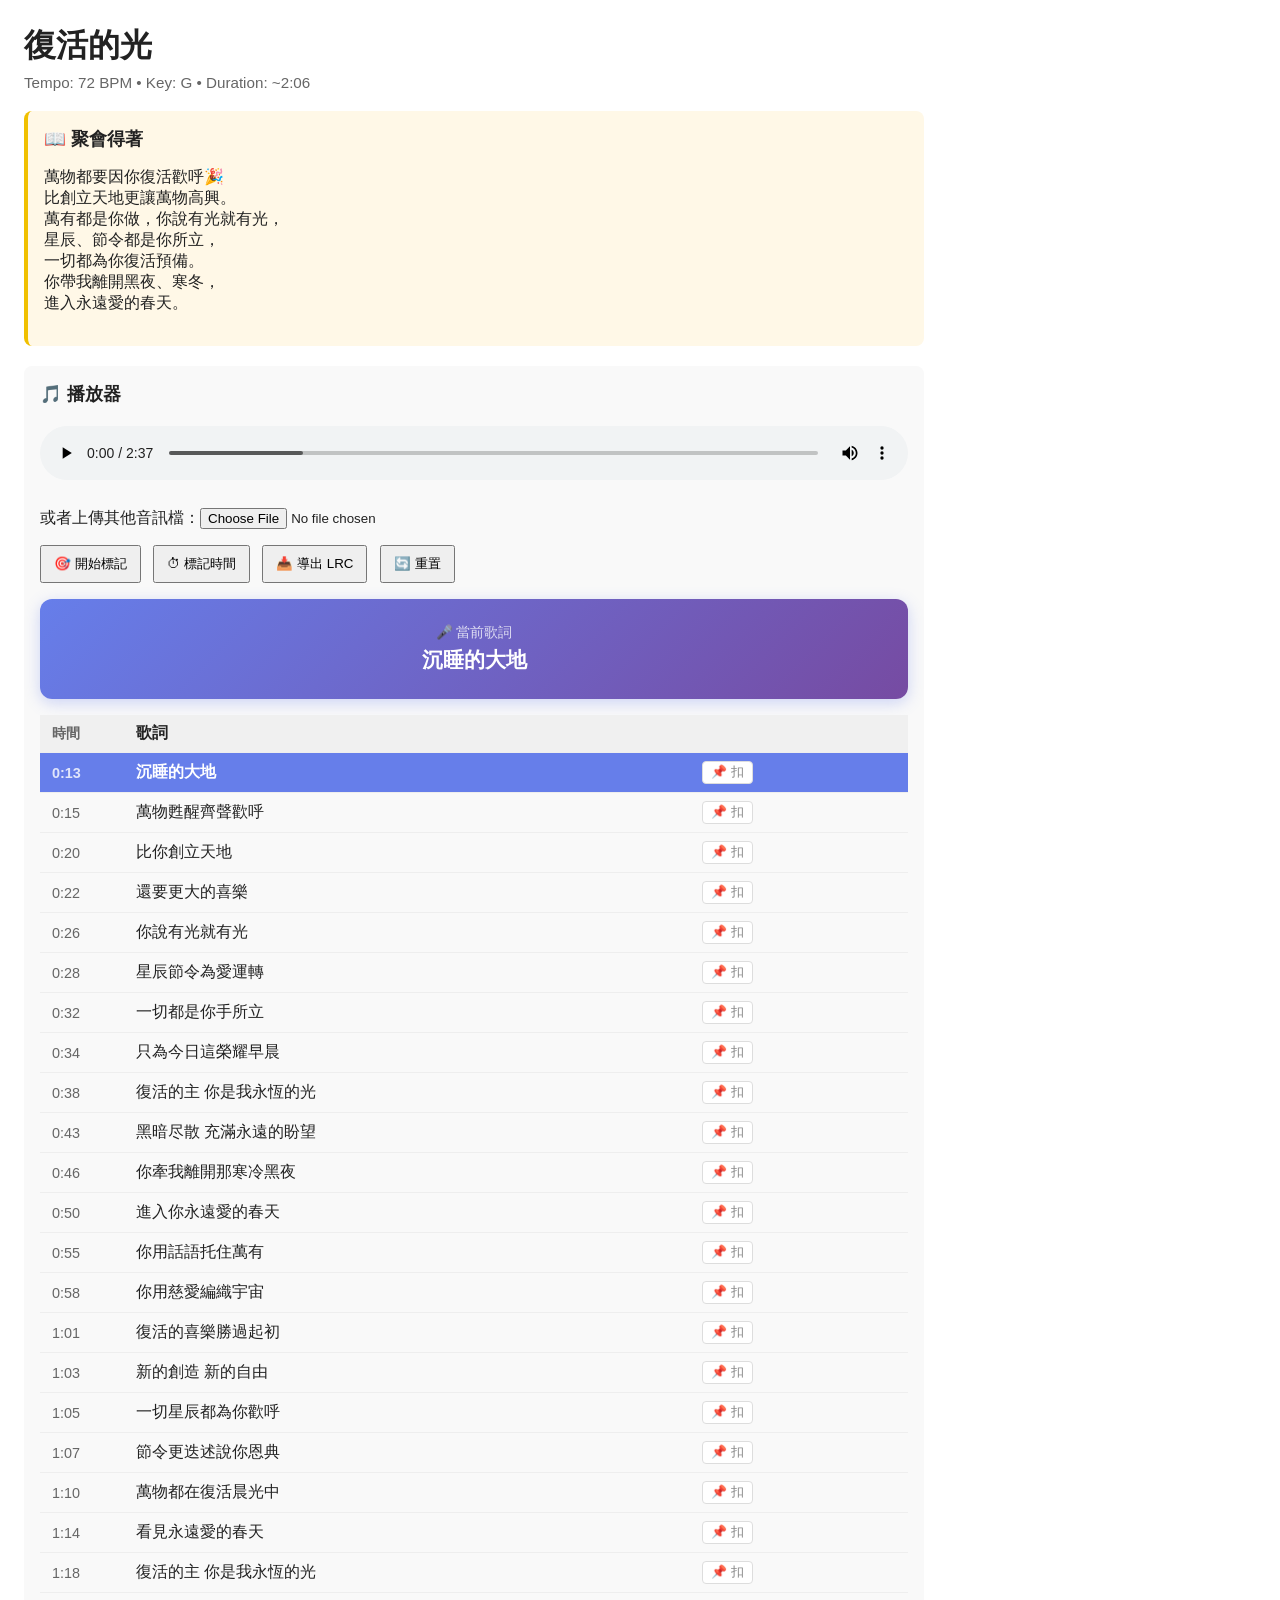
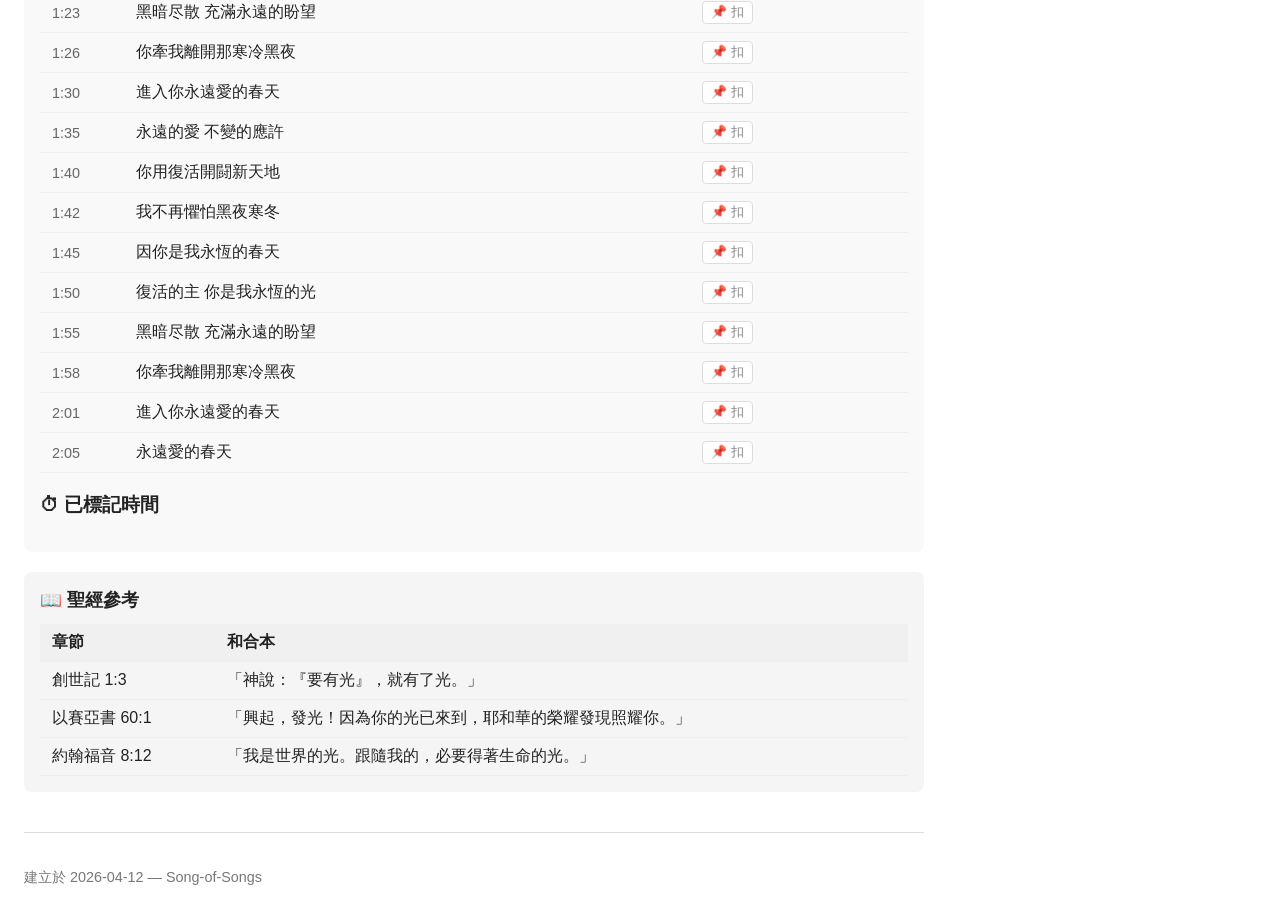
==== commit b3114b5c: "更新歌詞時間：使用實際LRC精確時間 (13.51s-125.67s)" ====
--- a/songs/revival-of-light.html
+++ b/songs/revival-of-light.html
@@ -79,7 +79,7 @@
 <body>
   <header>
     <h1>復活的光</h1>
-    <p class="meta">Tempo: 72 BPM • Key: G • Duration: ~3:55</p>
+    <p class="meta">Tempo: 72 BPM • Key: G • Duration: ~2:06</p>
   </header>
 
   <!-- 聚會得著（置頂） -->
@@ -128,45 +128,39 @@
         <tr><th class="time">時間</th><th>歌詞</th><th></th></tr>
       </thead>
       <tbody id="lyricsTable">
-        <tr data-time="0.00" class="section-row"><td class="time">0:00</td><td>【第一段】</td><td></td></tr>
-        <tr data-time="6.00"><td class="time">0:06</td><td>沉睡的大地</td><td><button class="pin-btn">📌 扣</button></td></tr>
-        <tr data-time="12.00"><td class="time">0:12</td><td>萬物甦醒齊聲歡呼</td><td><button class="pin-btn">📌 扣</button></td></tr>
-        <tr data-time="18.00"><td class="time">0:18</td><td>比你創立天地</td><td><button class="pin-btn">📌 扣</button></td></tr>
-        <tr data-time="24.00"><td class="time">0:24</td><td>還要更大的喜樂</td><td><button class="pin-btn">📌 扣</button></td></tr>
-        <tr data-time="30.00"><td class="time">0:30</td><td>你說有光就有光</td><td><button class="pin-btn">📌 扣</button></td></tr>
-        <tr data-time="36.00"><td class="time">0:36</td><td>星辰節令為愛運轉</td><td><button class="pin-btn">📌 扣</button></td></tr>
-        <tr data-time="42.00"><td class="time">0:42</td><td>一切都是你手所立</td><td><button class="pin-btn">📌 扣</button></td></tr>
-        <tr data-time="48.00"><td class="time">0:48</td><td>只為今日這榮耀早晨</td><td><button class="pin-btn">📌 扣</button></td></tr>
-        <tr data-time="54.00" class="section-row"><td class="time">0:54</td><td>【副歌】</td><td></td></tr>
-        <tr data-time="60.00"><td class="time">1:00</td><td>復活的主 你是我永恆的光</td><td><button class="pin-btn">📌 扣</button></td></tr>
-        <tr data-time="66.00"><td class="time">1:06</td><td>黑暗尽散 充滿永遠的盼望</td><td><button class="pin-btn">📌 扣</button></td></tr>
-        <tr data-time="72.00"><td class="time">1:12</td><td>你牽我離開那寒冷黑夜</td><td><button class="pin-btn">📌 扣</button></td></tr>
-        <tr data-time="78.00"><td class="time">1:18</td><td>進入你永遠愛的春天</td><td><button class="pin-btn">📌 扣</button></td></tr>
-        <tr data-time="84.00" class="section-row"><td class="time">1:24</td><td>【第二段】</td><td></td></tr>
-        <tr data-time="90.00"><td class="time">1:30</td><td>你用話語托住萬有</td><td><button class="pin-btn">📌 扣</button></td></tr>
-        <tr data-time="96.00"><td class="time">1:36</td><td>你用慈愛編織宇宙</td><td><button class="pin-btn">📌 扣</button></td></tr>
-        <tr data-time="102.00"><td class="time">1:42</td><td>復活的喜樂勝過起初</td><td><button class="pin-btn">📌 扣</button></td></tr>
-        <tr data-time="108.00"><td class="time">1:48</td><td>新的創造 新的自由</td><td><button class="pin-btn">📌 扣</button></td></tr>
-        <tr data-time="114.00"><td class="time">1:54</td><td>一切星辰都為你歡呼</td><td><button class="pin-btn">📌 扣</button></td></tr>
-        <tr data-time="120.00"><td class="time">2:00</td><td>節令更迭述說你恩典</td><td><button class="pin-btn">📌 扣</button></td></tr>
-        <tr data-time="126.00"><td class="time">2:06</td><td>萬物都在復活晨光中</td><td><button class="pin-btn">📌 扣</button></td></tr>
-        <tr data-time="132.00"><td class="time">2:12</td><td>看見永遠愛的春天</td><td><button class="pin-btn">📌 扣</button></td></tr>
-        <tr data-time="138.00" class="section-row"><td class="time">2:18</td><td>【副歌】</td><td></td></tr>
-        <tr data-time="144.00"><td class="time">2:24</td><td>復活的主 你是我永恆的光</td><td><button class="pin-btn">📌 扣</button></td></tr>
-        <tr data-time="150.00"><td class="time">2:30</td><td>黑暗尽散 充滿永遠的盼望</td><td><button class="pin-btn">📌 扣</button></td></tr>
-        <tr data-time="156.00"><td class="time">2:36</td><td>你牽我離開那寒冷黑夜</td><td><button class="pin-btn">📌 扣</button></td></tr>
-        <tr data-time="162.00"><td class="time">2:42</td><td>進入你永遠愛的春天</td><td><button class="pin-btn">📌 扣</button></td></tr>
-        <tr data-time="168.00" class="section-row"><td class="time">2:48</td><td>【橋段】</td><td></td></tr>
-        <tr data-time="174.00"><td class="time">2:54</td><td>永遠的愛 不變的應許</td><td><button class="pin-btn">📌 扣</button></td></tr>
-        <tr data-time="180.00"><td class="time">3:00</td><td>你用復活開闘新天地</td><td><button class="pin-btn">📌 扣</button></td></tr>
-        <tr data-time="186.00"><td class="time">3:06</td><td>我不再懼怕黑夜寒冬</td><td><button class="pin-btn">📌 扣</button></td></tr>
-        <tr data-time="192.00"><td class="time">3:12</td><td>因你是我永恆的春天</td><td><button class="pin-btn">📌 扣</button></td></tr>
-        <tr data-time="198.00" class="section-row"><td class="time">3:18</td><td>【終結副歌】</td><td></td></tr>
-        <tr data-time="204.00"><td class="time">3:24</td><td>復活的主 你是我永恆的光</td><td><button class="pin-btn">📌 扣</button></td></tr>
-        <tr data-time="210.00"><td class="time">3:30</td><td>黑暗尽散 充滿永遠的盼望</td><td><button class="pin-btn">📌 扣</button></td></tr>
-        <tr data-time="216.00"><td class="time">3:36</td><td>你牽我離開那寒冷黑夜</td><td><button class="pin-btn">📌 扣</button></td></tr>
-        <tr data-time="222.00"><td class="time">3:42</td><td>進入你永遠愛的春天</td><td><button class="pin-btn">📌 扣</button></td></tr>
-        <tr data-time="228.00"><td class="time">3:48</td><td>永遠愛的春天</td><td><button class="pin-btn">📌 扣</button></td></tr>
+        <tr data-time="13.51"><td class="time">0:13</td><td>沉睡的大地</td><td><button class="pin-btn">📌 扣</button></td></tr>
+        <tr data-time="15.99"><td class="time">0:15</td><td>萬物甦醒齊聲歡呼</td><td><button class="pin-btn">📌 扣</button></td></tr>
+        <tr data-time="20.18"><td class="time">0:20</td><td>比你創立天地</td><td><button class="pin-btn">📌 扣</button></td></tr>
+        <tr data-time="22.44"><td class="time">0:22</td><td>還要更大的喜樂</td><td><button class="pin-btn">📌 扣</button></td></tr>
+        <tr data-time="26.28"><td class="time">0:26</td><td>你說有光就有光</td><td><button class="pin-btn">📌 扣</button></td></tr>
+        <tr data-time="28.41"><td class="time">0:28</td><td>星辰節令為愛運轉</td><td><button class="pin-btn">📌 扣</button></td></tr>
+        <tr data-time="32.05"><td class="time">0:32</td><td>一切都是你手所立</td><td><button class="pin-btn">📌 扣</button></td></tr>
+        <tr data-time="34.48"><td class="time">0:34</td><td>只為今日這榮耀早晨</td><td><button class="pin-btn">📌 扣</button></td></tr>
+        <tr data-time="38.86"><td class="time">0:38</td><td>復活的主 你是我永恆的光</td><td><button class="pin-btn">📌 扣</button></td></tr>
+        <tr data-time="43.74"><td class="time">0:43</td><td>黑暗尽散 充滿永遠的盼望</td><td><button class="pin-btn">📌 扣</button></td></tr>
+        <tr data-time="46.99"><td class="time">0:46</td><td>你牽我離開那寒冷黑夜</td><td><button class="pin-btn">📌 扣</button></td></tr>
+        <tr data-time="50.29"><td class="time">0:50</td><td>進入你永遠愛的春天</td><td><button class="pin-btn">📌 扣</button></td></tr>
+        <tr data-time="55.68"><td class="time">0:55</td><td>你用話語托住萬有</td><td><button class="pin-btn">📌 扣</button></td></tr>
+        <tr data-time="58.52"><td class="time">0:58</td><td>你用慈愛編織宇宙</td><td><button class="pin-btn">📌 扣</button></td></tr>
+        <tr data-time="61.34"><td class="time">1:01</td><td>復活的喜樂勝過起初</td><td><button class="pin-btn">📌 扣</button></td></tr>
+        <tr data-time="63.94"><td class="time">1:03</td><td>新的創造 新的自由</td><td><button class="pin-btn">📌 扣</button></td></tr>
+        <tr data-time="65.72"><td class="time">1:05</td><td>一切星辰都為你歡呼</td><td><button class="pin-btn">📌 扣</button></td></tr>
+        <tr data-time="67.93"><td class="time">1:07</td><td>節令更迭述說你恩典</td><td><button class="pin-btn">📌 扣</button></td></tr>
+        <tr data-time="70.95"><td class="time">1:10</td><td>萬物都在復活晨光中</td><td><button class="pin-btn">📌 扣</button></td></tr>
+        <tr data-time="74.48"><td class="time">1:14</td><td>看見永遠愛的春天</td><td><button class="pin-btn">📌 扣</button></td></tr>
+        <tr data-time="78.91"><td class="time">1:18</td><td>復活的主 你是我永恆的光</td><td><button class="pin-btn">📌 扣</button></td></tr>
+        <tr data-time="83.69"><td class="time">1:23</td><td>黑暗尽散 充滿永遠的盼望</td><td><button class="pin-btn">📌 扣</button></td></tr>
+        <tr data-time="86.97"><td class="time">1:26</td><td>你牽我離開那寒冷黑夜</td><td><button class="pin-btn">📌 扣</button></td></tr>
+        <tr data-time="90.28"><td class="time">1:30</td><td>進入你永遠愛的春天</td><td><button class="pin-btn">📌 扣</button></td></tr>
+        <tr data-time="95.72"><td class="time">1:35</td><td>永遠的愛 不變的應許</td><td><button class="pin-btn">📌 扣</button></td></tr>
+        <tr data-time="100.17"><td class="time">1:40</td><td>你用復活開闘新天地</td><td><button class="pin-btn">📌 扣</button></td></tr>
+        <tr data-time="102.30"><td class="time">1:42</td><td>我不再懼怕黑夜寒冬</td><td><button class="pin-btn">📌 扣</button></td></tr>
+        <tr data-time="105.79"><td class="time">1:45</td><td>因你是我永恆的春天</td><td><button class="pin-btn">📌 扣</button></td></tr>
+        <tr data-time="110.69"><td class="time">1:50</td><td>復活的主 你是我永恆的光</td><td><button class="pin-btn">📌 扣</button></td></tr>
+        <tr data-time="115.34"><td class="time">1:55</td><td>黑暗尽散 充滿永遠的盼望</td><td><button class="pin-btn">📌 扣</button></td></tr>
+        <tr data-time="118.67"><td class="time">1:58</td><td>你牽我離開那寒冷黑夜</td><td><button class="pin-btn">📌 扣</button></td></tr>
+        <tr data-time="121.95"><td class="time">2:01</td><td>進入你永遠愛的春天</td><td><button class="pin-btn">📌 扣</button></td></tr>
+        <tr data-time="125.67"><td class="time">2:05</td><td>永遠愛的春天</td><td><button class="pin-btn">📌 扣</button></td></tr>
       </tbody>
     </table>
 
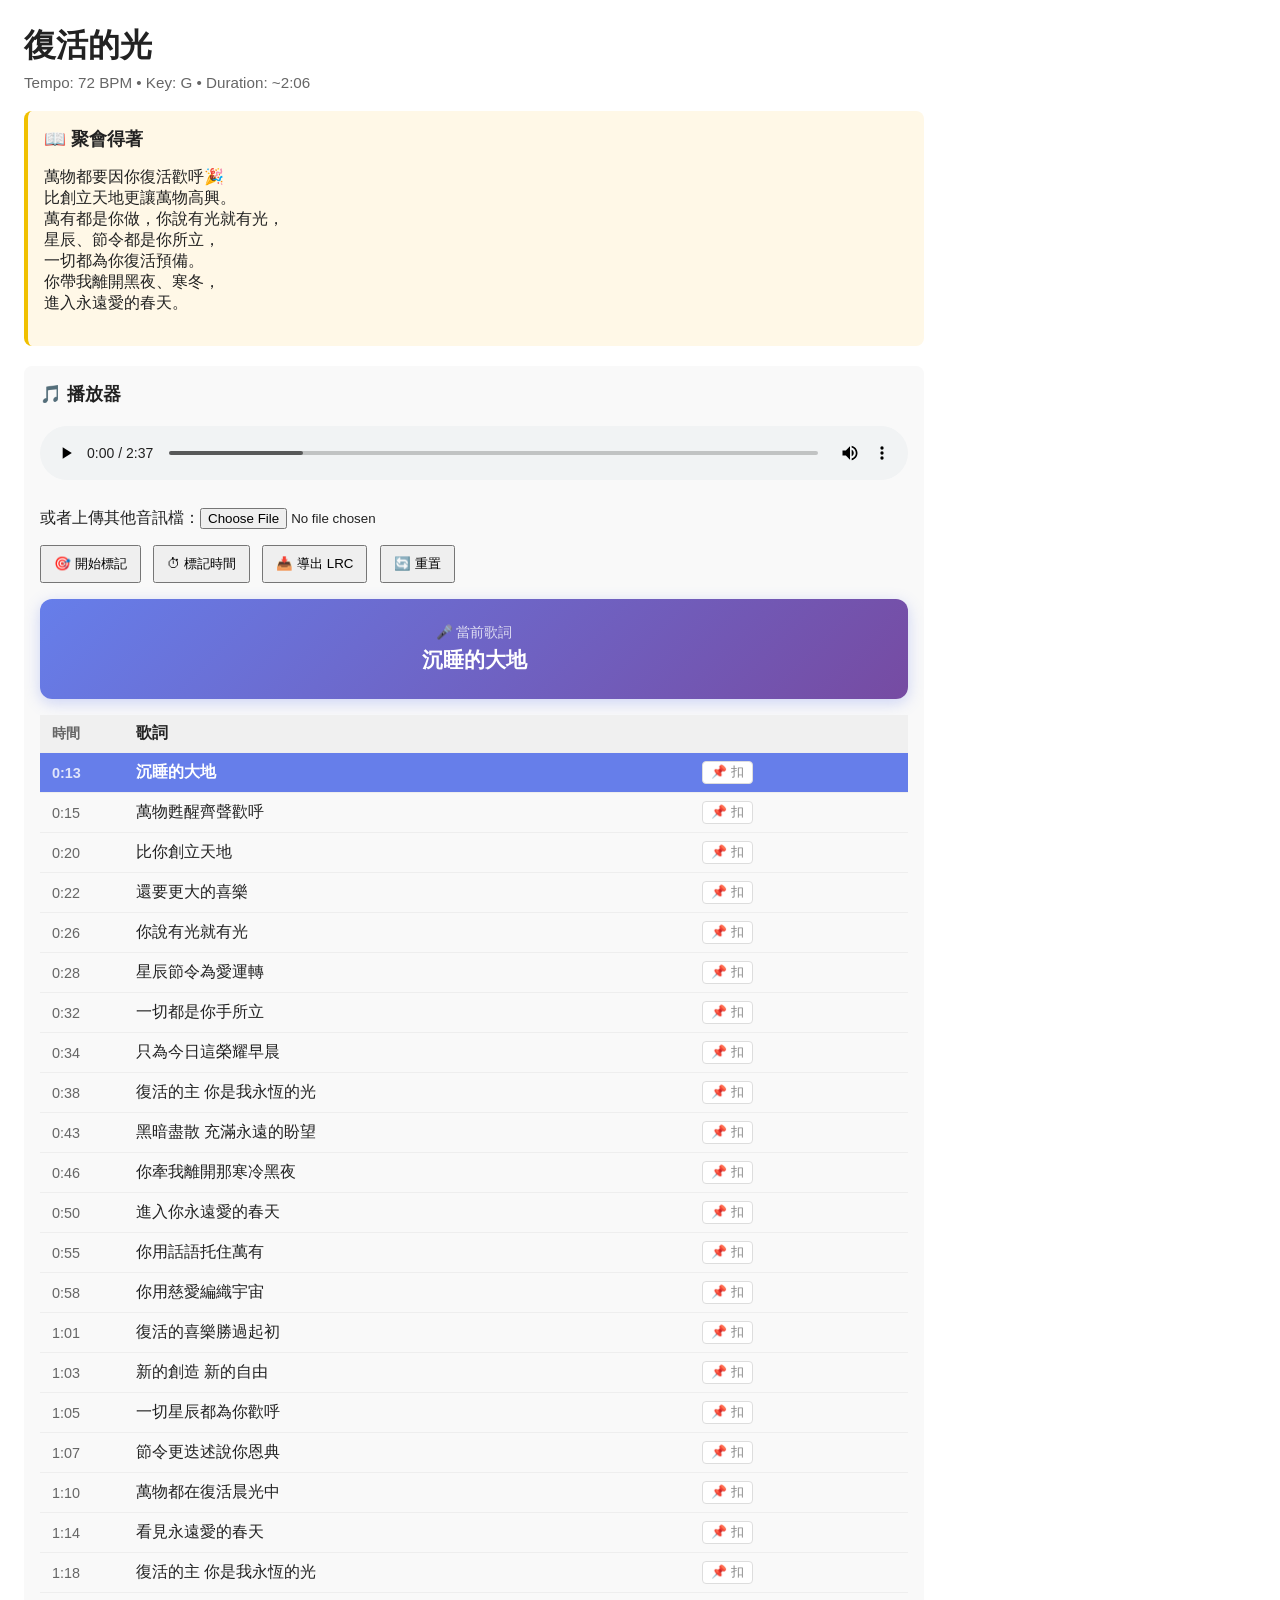
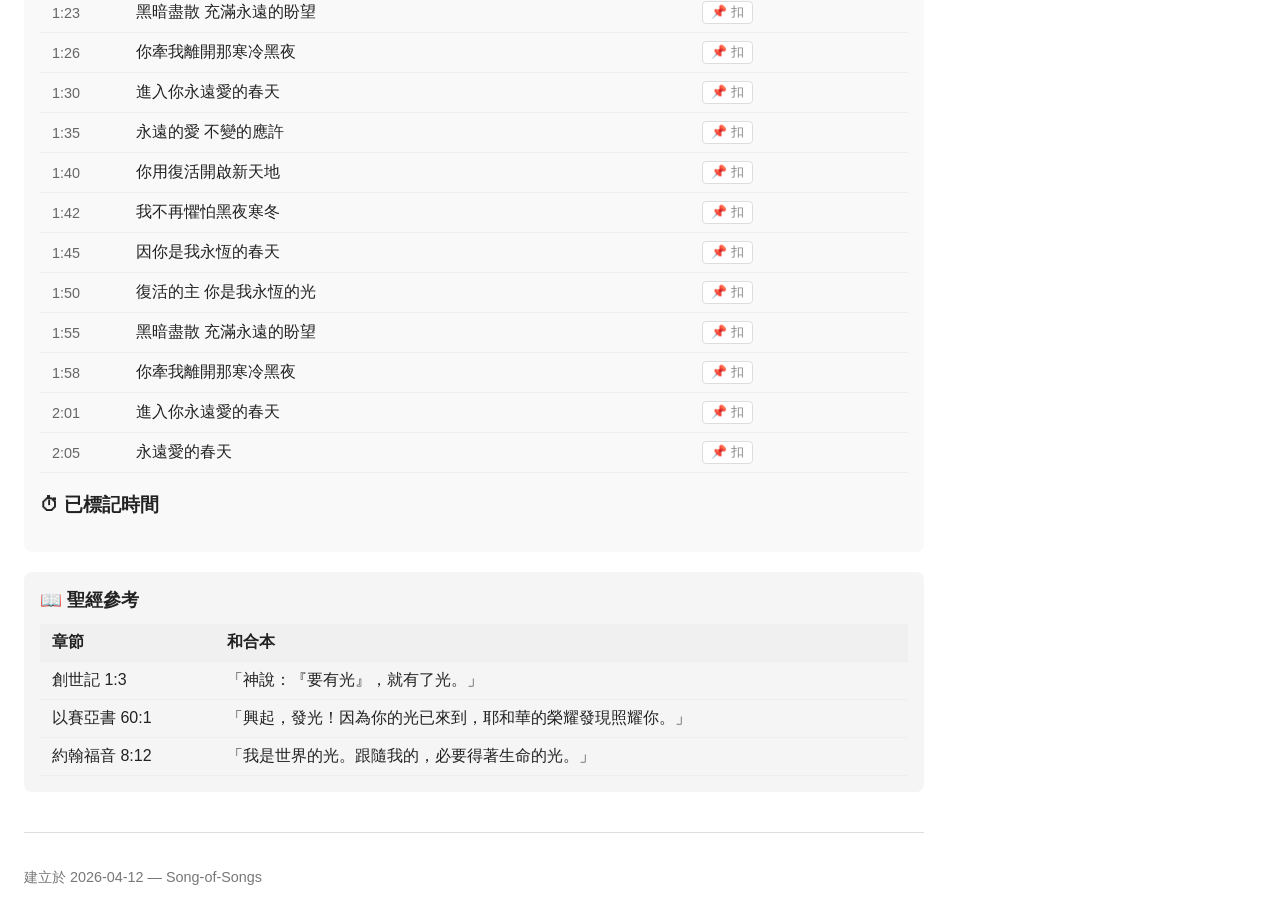
==== commit 2d286956: "fix: 轉換歌詞為繁體中文 (尽→盡, 開闘→開啟)" ====
--- a/songs/revival-of-light.html
+++ b/songs/revival-of-light.html
@@ -137,7 +137,7 @@
         <tr data-time="32.05"><td class="time">0:32</td><td>一切都是你手所立</td><td><button class="pin-btn">📌 扣</button></td></tr>
         <tr data-time="34.48"><td class="time">0:34</td><td>只為今日這榮耀早晨</td><td><button class="pin-btn">📌 扣</button></td></tr>
         <tr data-time="38.86"><td class="time">0:38</td><td>復活的主 你是我永恆的光</td><td><button class="pin-btn">📌 扣</button></td></tr>
-        <tr data-time="43.74"><td class="time">0:43</td><td>黑暗尽散 充滿永遠的盼望</td><td><button class="pin-btn">📌 扣</button></td></tr>
+        <tr data-time="43.74"><td class="time">0:43</td><td>黑暗盡散 充滿永遠的盼望</td><td><button class="pin-btn">📌 扣</button></td></tr>
         <tr data-time="46.99"><td class="time">0:46</td><td>你牽我離開那寒冷黑夜</td><td><button class="pin-btn">📌 扣</button></td></tr>
         <tr data-time="50.29"><td class="time">0:50</td><td>進入你永遠愛的春天</td><td><button class="pin-btn">📌 扣</button></td></tr>
         <tr data-time="55.68"><td class="time">0:55</td><td>你用話語托住萬有</td><td><button class="pin-btn">📌 扣</button></td></tr>
@@ -149,15 +149,15 @@
         <tr data-time="70.95"><td class="time">1:10</td><td>萬物都在復活晨光中</td><td><button class="pin-btn">📌 扣</button></td></tr>
         <tr data-time="74.48"><td class="time">1:14</td><td>看見永遠愛的春天</td><td><button class="pin-btn">📌 扣</button></td></tr>
         <tr data-time="78.91"><td class="time">1:18</td><td>復活的主 你是我永恆的光</td><td><button class="pin-btn">📌 扣</button></td></tr>
-        <tr data-time="83.69"><td class="time">1:23</td><td>黑暗尽散 充滿永遠的盼望</td><td><button class="pin-btn">📌 扣</button></td></tr>
+        <tr data-time="83.69"><td class="time">1:23</td><td>黑暗盡散 充滿永遠的盼望</td><td><button class="pin-btn">📌 扣</button></td></tr>
         <tr data-time="86.97"><td class="time">1:26</td><td>你牽我離開那寒冷黑夜</td><td><button class="pin-btn">📌 扣</button></td></tr>
         <tr data-time="90.28"><td class="time">1:30</td><td>進入你永遠愛的春天</td><td><button class="pin-btn">📌 扣</button></td></tr>
         <tr data-time="95.72"><td class="time">1:35</td><td>永遠的愛 不變的應許</td><td><button class="pin-btn">📌 扣</button></td></tr>
-        <tr data-time="100.17"><td class="time">1:40</td><td>你用復活開闘新天地</td><td><button class="pin-btn">📌 扣</button></td></tr>
+        <tr data-time="100.17"><td class="time">1:40</td><td>你用復活開啟新天地</td><td><button class="pin-btn">📌 扣</button></td></tr>
         <tr data-time="102.30"><td class="time">1:42</td><td>我不再懼怕黑夜寒冬</td><td><button class="pin-btn">📌 扣</button></td></tr>
         <tr data-time="105.79"><td class="time">1:45</td><td>因你是我永恆的春天</td><td><button class="pin-btn">📌 扣</button></td></tr>
         <tr data-time="110.69"><td class="time">1:50</td><td>復活的主 你是我永恆的光</td><td><button class="pin-btn">📌 扣</button></td></tr>
-        <tr data-time="115.34"><td class="time">1:55</td><td>黑暗尽散 充滿永遠的盼望</td><td><button class="pin-btn">📌 扣</button></td></tr>
+        <tr data-time="115.34"><td class="time">1:55</td><td>黑暗盡散 充滿永遠的盼望</td><td><button class="pin-btn">📌 扣</button></td></tr>
         <tr data-time="118.67"><td class="time">1:58</td><td>你牽我離開那寒冷黑夜</td><td><button class="pin-btn">📌 扣</button></td></tr>
         <tr data-time="121.95"><td class="time">2:01</td><td>進入你永遠愛的春天</td><td><button class="pin-btn">📌 扣</button></td></tr>
         <tr data-time="125.67"><td class="time">2:05</td><td>永遠愛的春天</td><td><button class="pin-btn">📌 扣</button></td></tr>
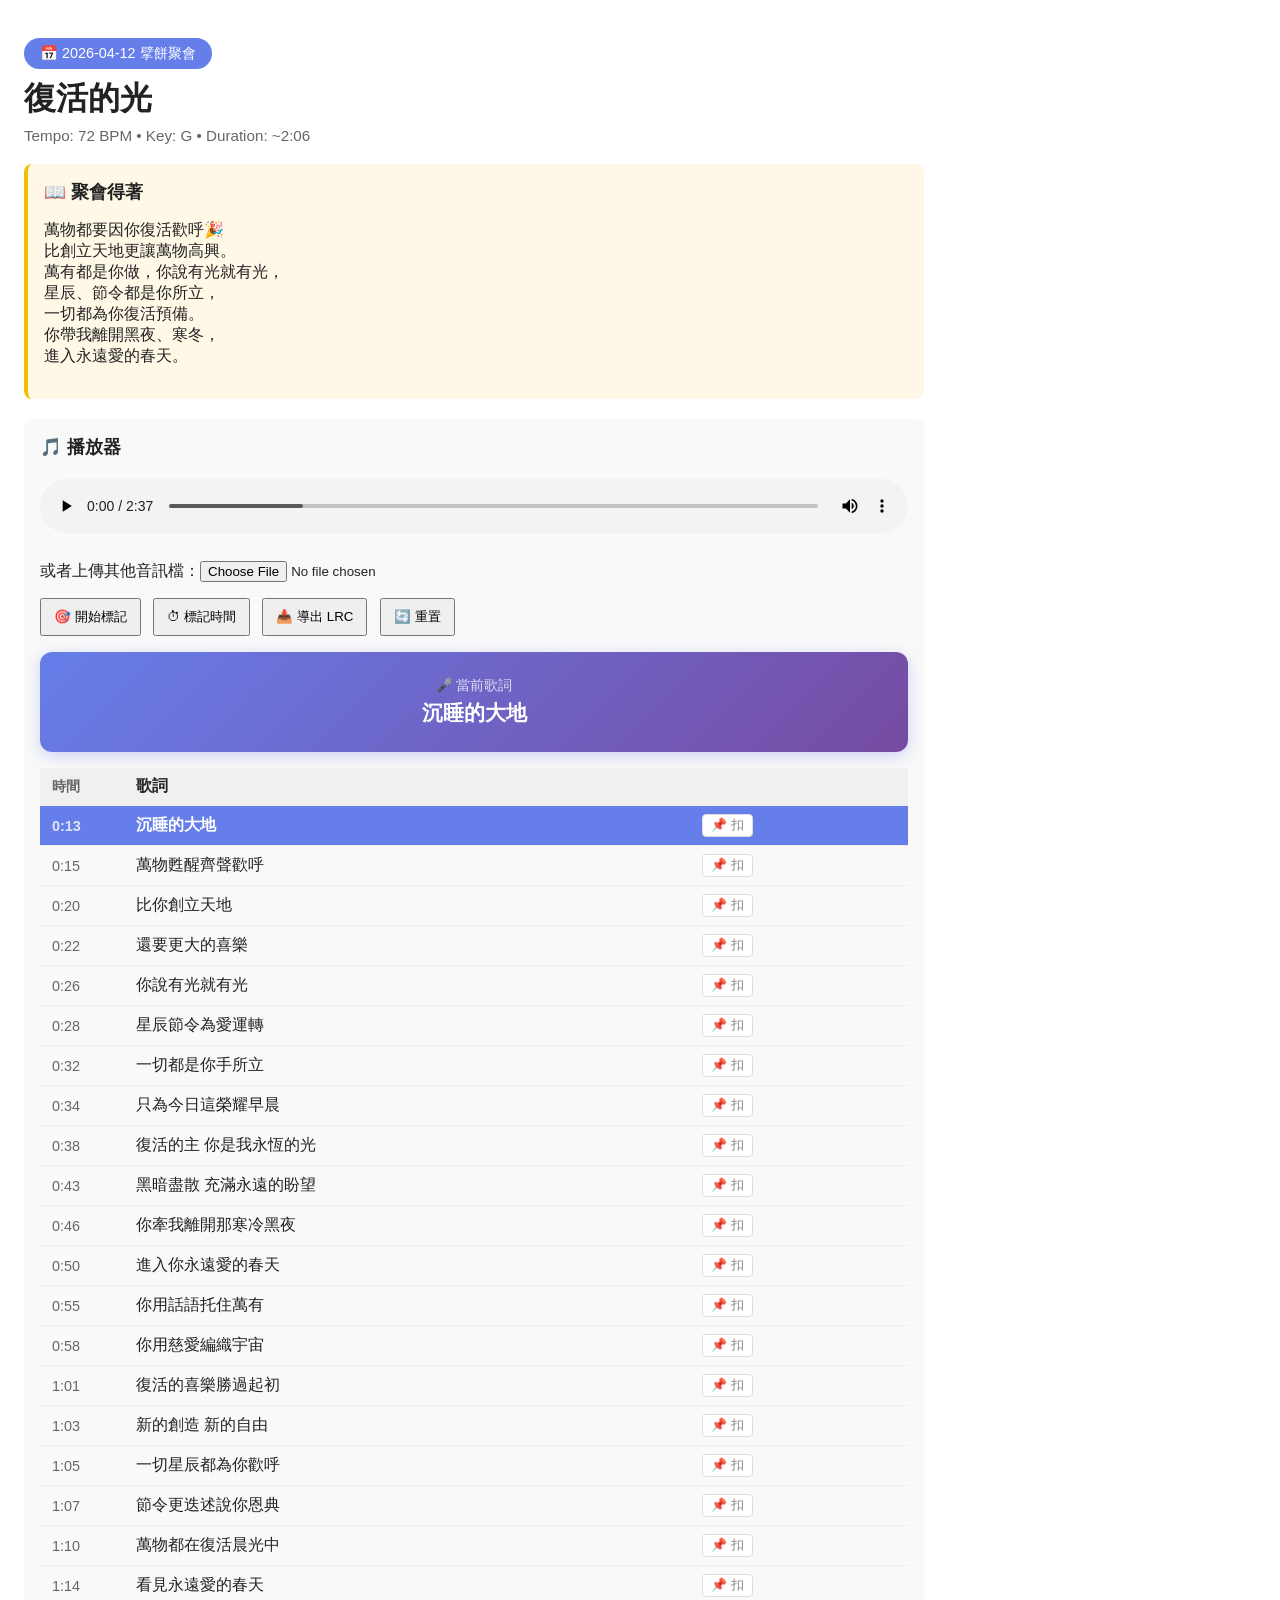
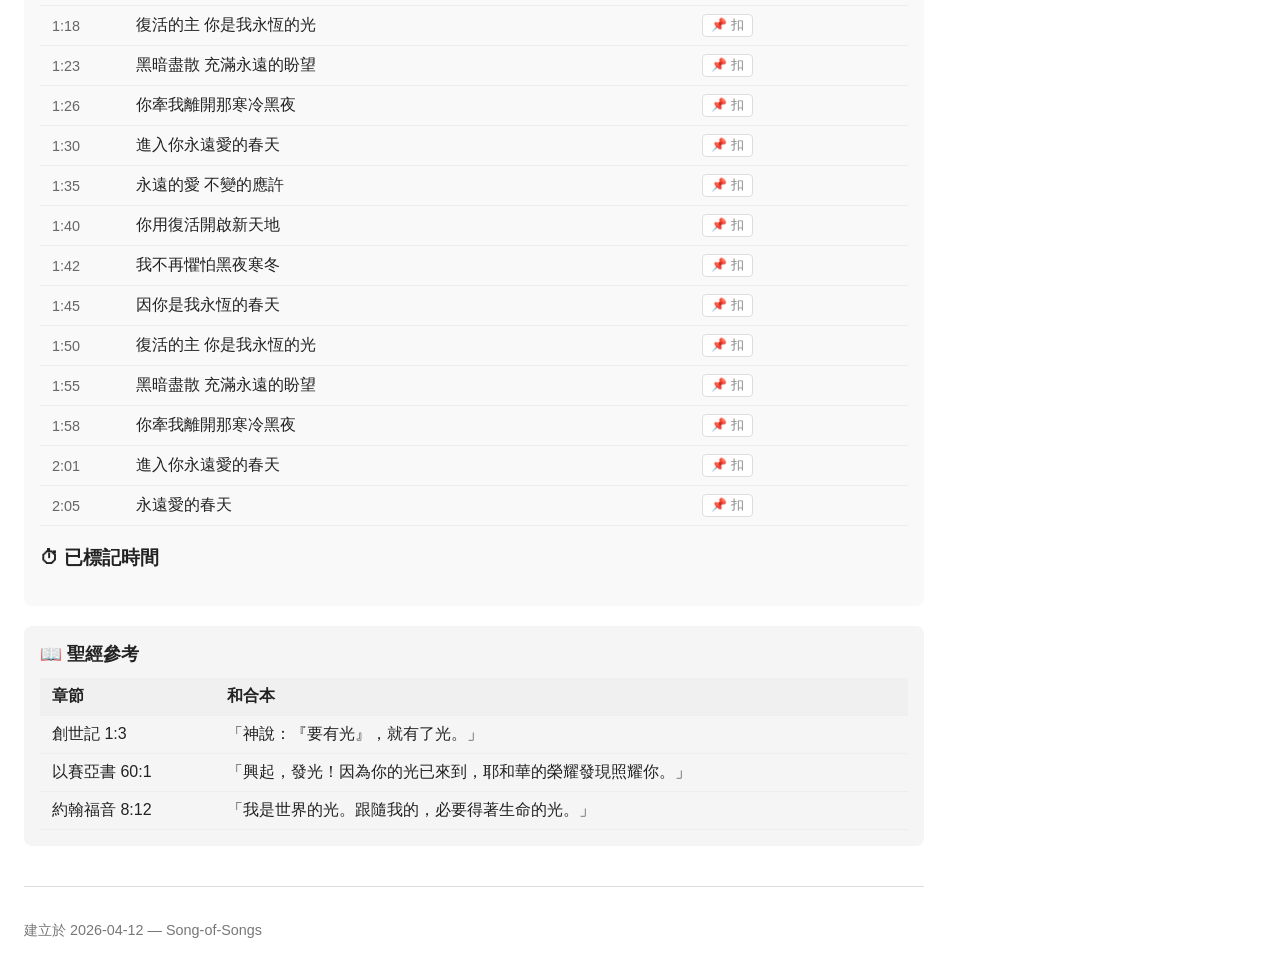
==== commit 5a864a5a: "feat: 加入聚會日期 2026-04-12" ====
--- a/songs/revival-of-light.html
+++ b/songs/revival-of-light.html
@@ -11,6 +11,7 @@
     .meta { color: #666; font-size: 0.95rem; margin: 4px 0; }
     .section { margin: 20px 0; padding: 16px; background: #f9f9f9; border-radius: 8px; }
     .section h2 { margin: 0 0 12px 0; font-size: 1.1rem; }
+    .meeting-date { background: #667eea; color: white; display: inline-block; padding: 6px 16px; border-radius: 20px; font-size: 0.9rem; margin-bottom: 8px; }
     .meeting-notes { background: #fff8e7; border-left: 4px solid #f0c000; }
     .bible-refs { background: #f5f5f5; }
     table { width: 100%; border-collapse: collapse; margin-top: 8px; }
@@ -78,6 +79,7 @@
 </head>
 <body>
   <header>
+    <p class="meeting-date">📅 2026-04-12 擘餅聚會</p>
     <h1>復活的光</h1>
     <p class="meta">Tempo: 72 BPM • Key: G • Duration: ~2:06</p>
   </header>
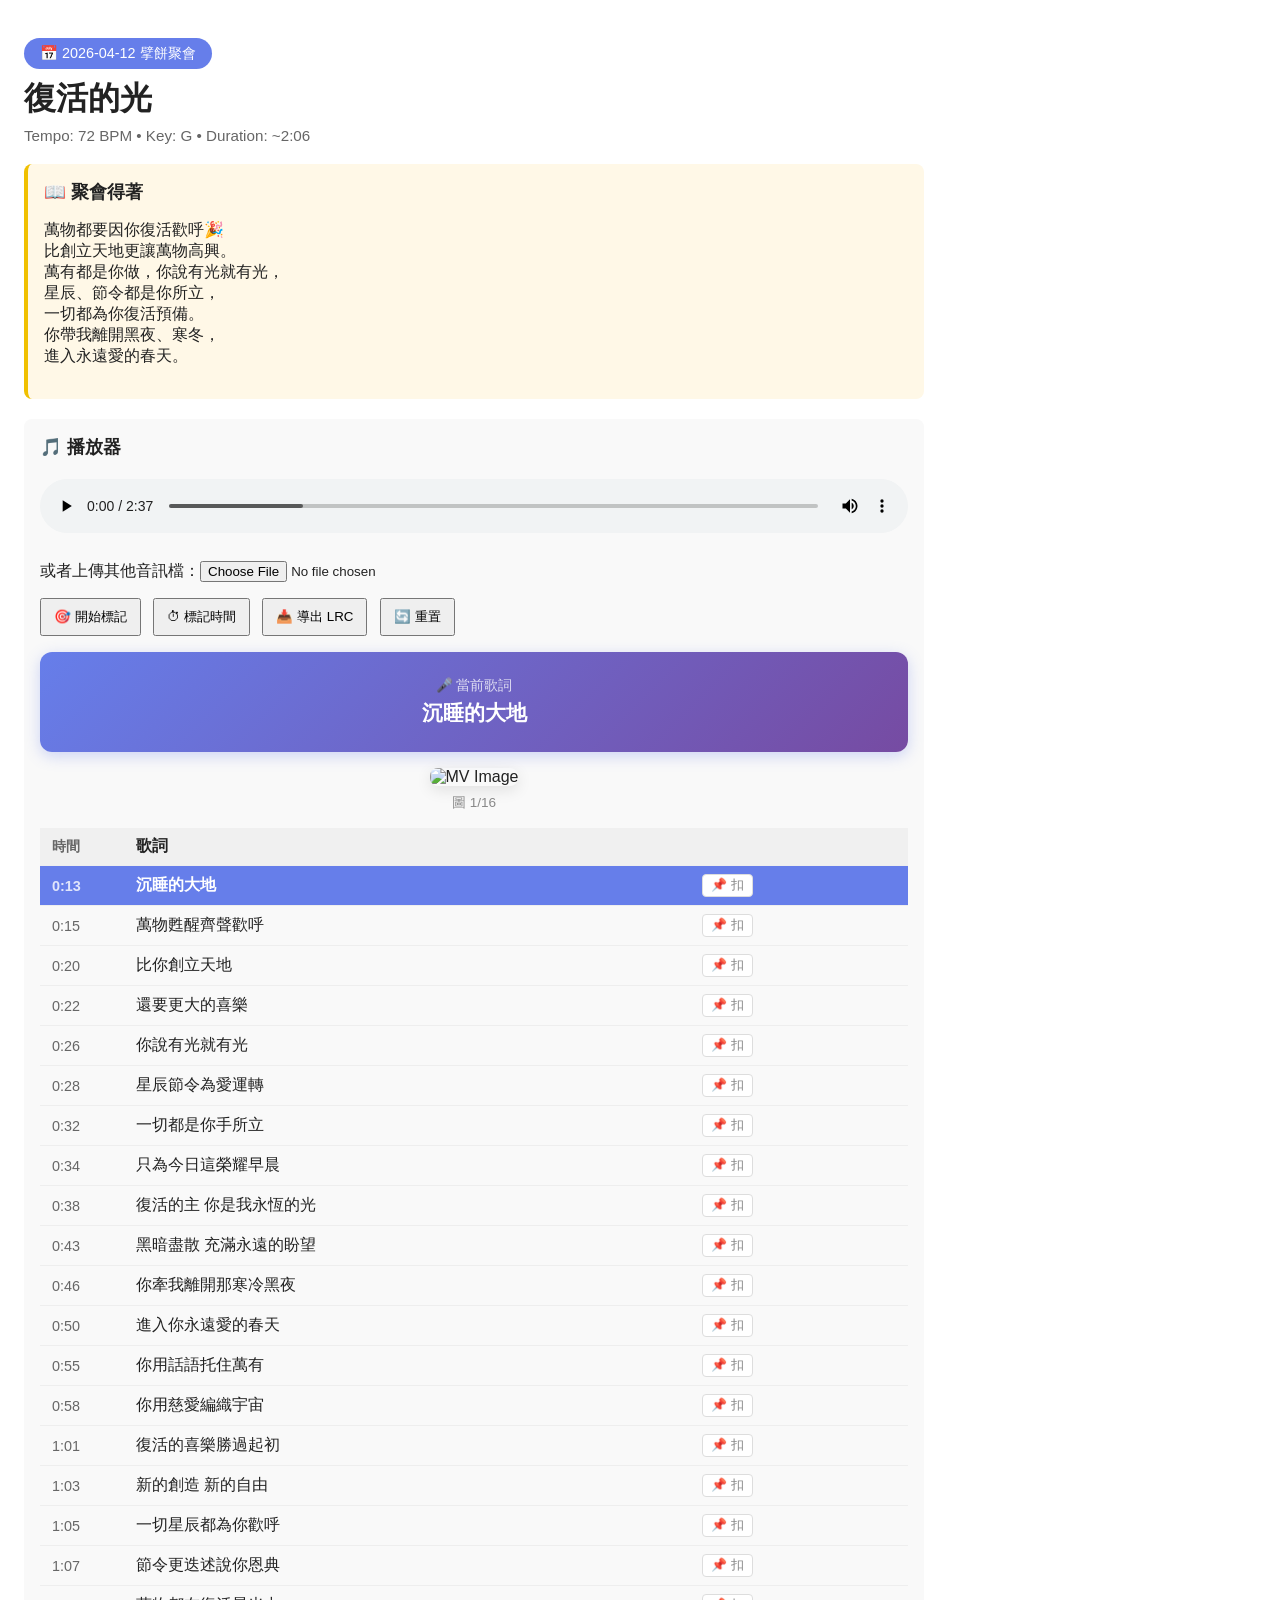
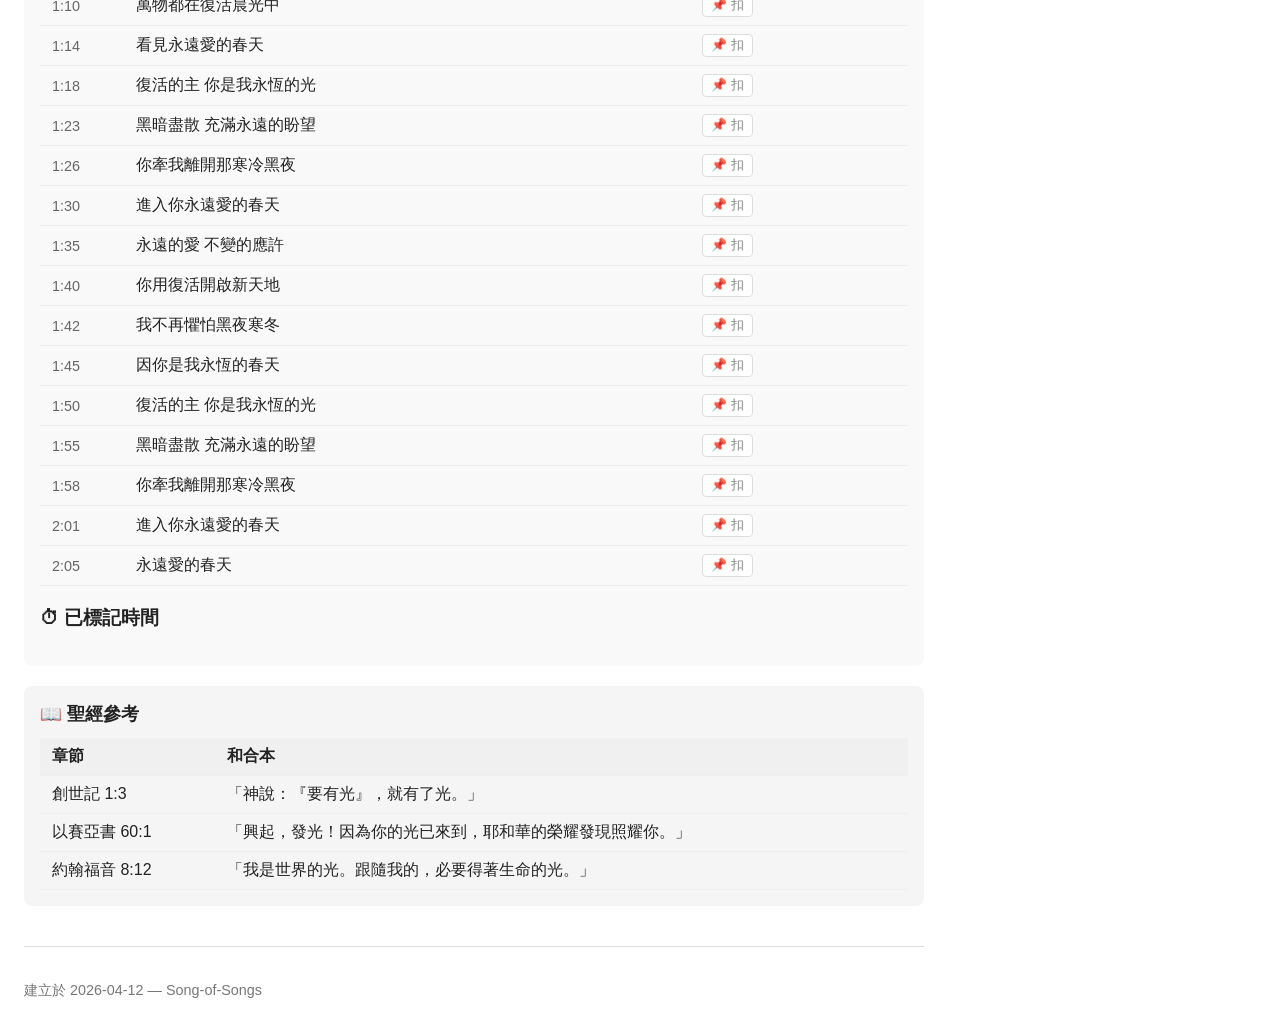
==== commit fa321b0b: "新增：MV圖片展示 + 移除自動滾動（保留highlight）" ====
--- a/songs/revival-of-light.html
+++ b/songs/revival-of-light.html
@@ -59,6 +59,23 @@
     #lyricsTable tr.section-row { background: #f5f5f5; font-weight: bold; color: #555; }
     #lyricsTable tr.section-row td { border-top: 2px solid #ddd; }
 
+    /* MV 圖片展示 */
+    #mvContainer {
+      margin: 16px 0;
+      text-align: center;
+    }
+    #mvImage {
+      max-width: 100%;
+      max-height: 400px;
+      border-radius: 8px;
+      box-shadow: 0 4px 15px rgba(0,0,0,0.1);
+    }
+    #mvImageNum {
+      font-size: 0.85rem;
+      color: #888;
+      margin-top: 8px;
+    }
+
     /* 扣針按鈕 */
     .pin-btn {
       background: #fff;
@@ -122,6 +139,12 @@
         <div class="section-label">🎤 當前歌詞</div>
         <div class="lyric-text" id="currentLyricText">按下播放開始...</div>
       </div>
+    </div>
+
+    <!-- MV 圖片展示 -->
+    <div id="mvContainer">
+      <img id="mvImage" src="data:image/svg+xml,<svg xmlns='http://www.w3.org/2000/svg' viewBox='0 0 16 9'><rect fill='%23333' width='16' height='9'/><text x='8' y='5' text-anchor='middle' fill='%23666' font-size='1'>🎵</text></svg>" alt="MV Image">
+      <div id="mvImageNum">圖 1/16</div>
     </div>
 
     <!-- 歌詞表格（可編輯時間） -->
